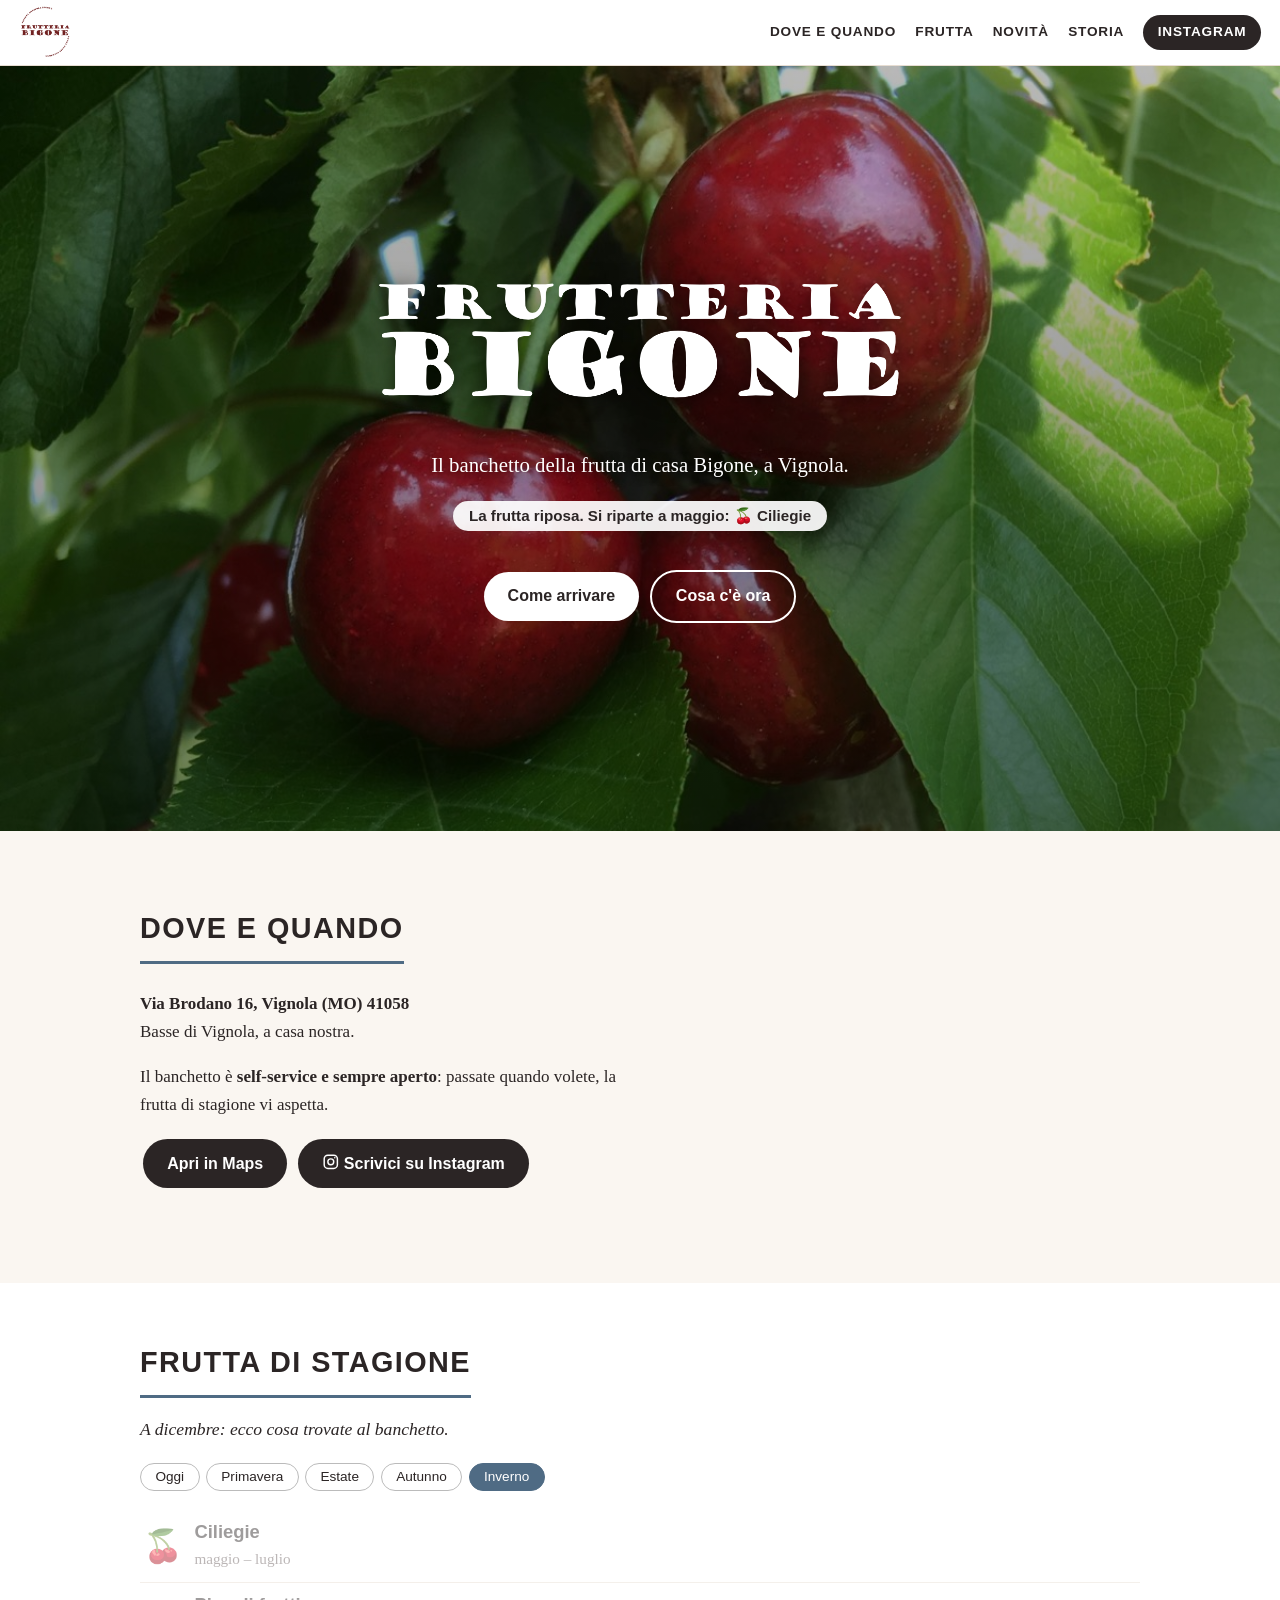
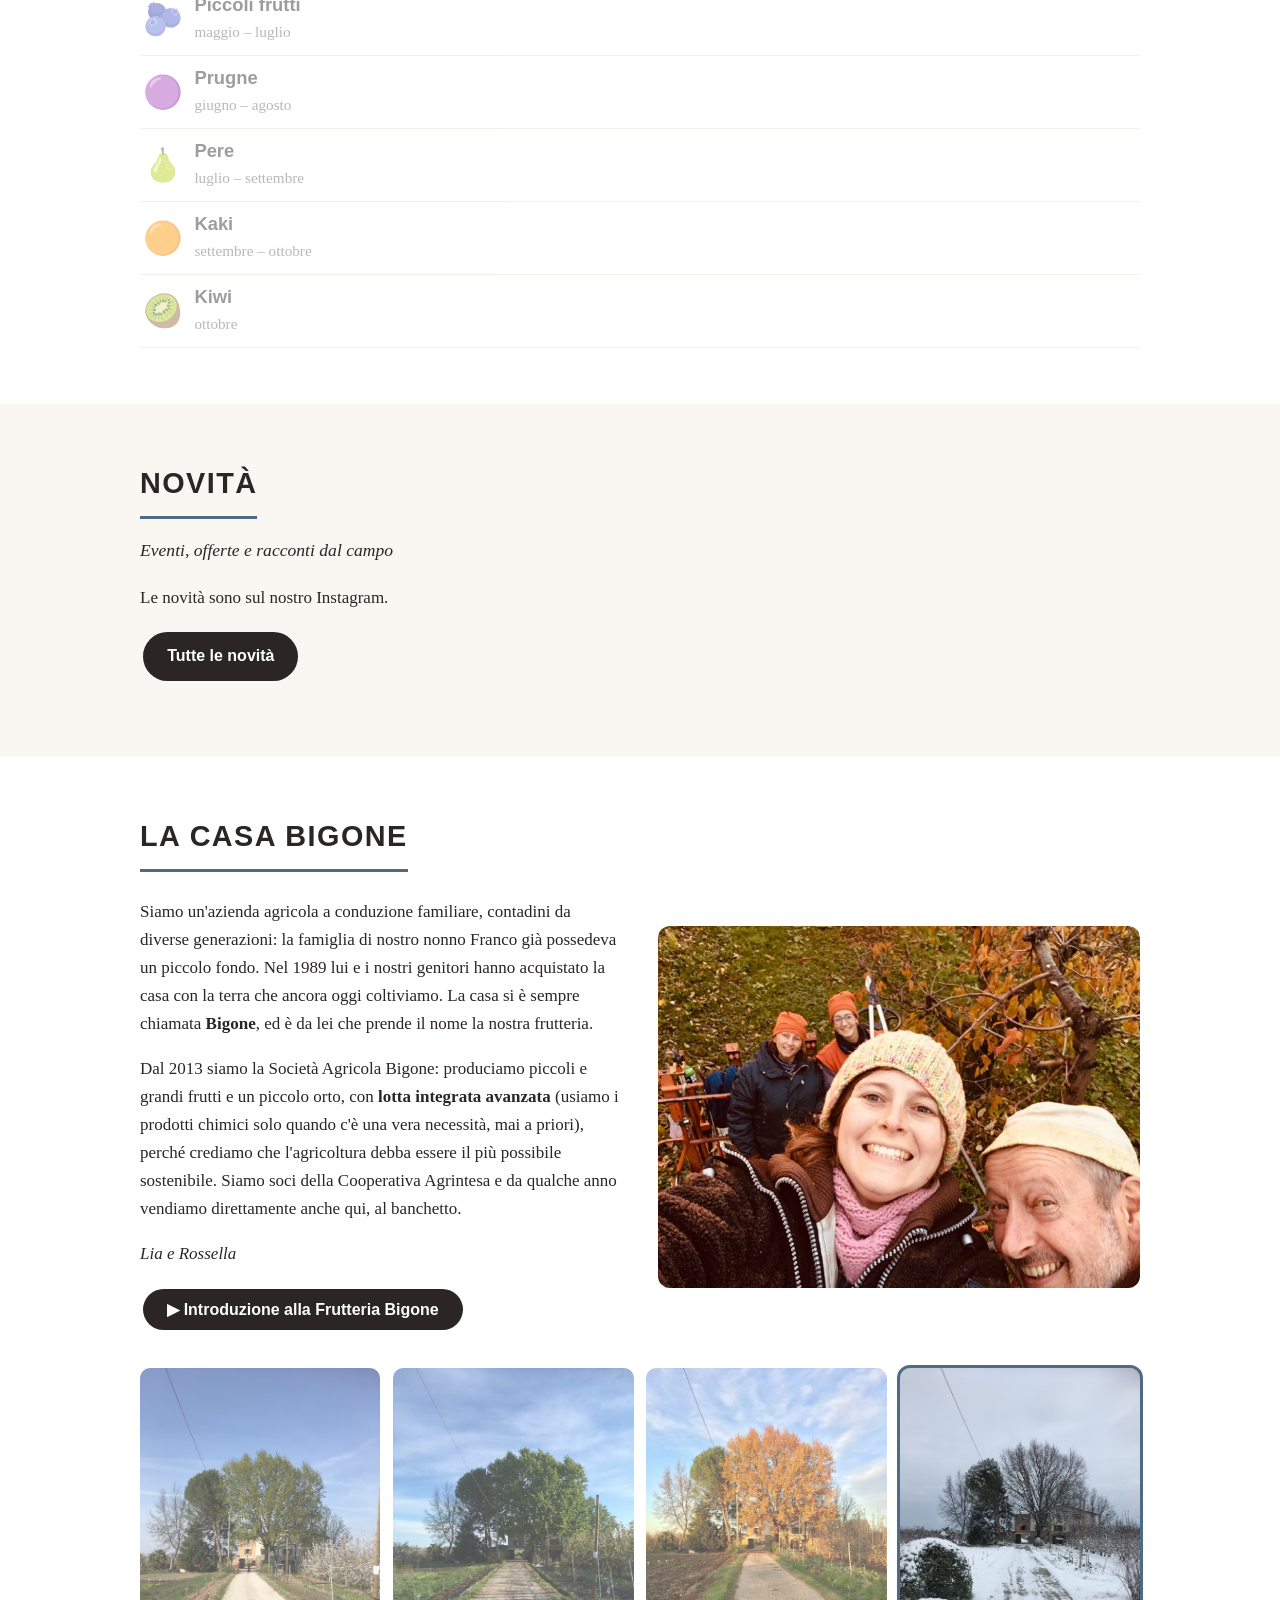
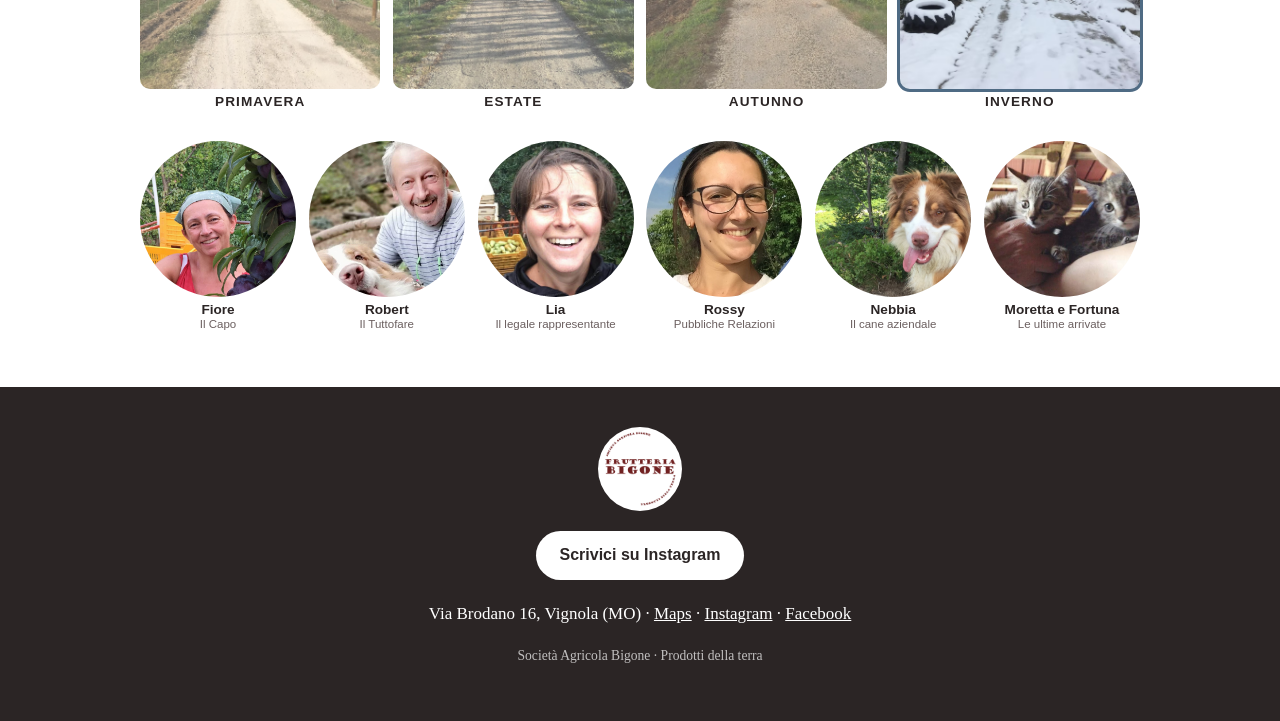
==== docs/index.html @ a673ff67 "Sposta il sito da site/ a docs/ per GitHub Pages Co-Authored-By: Claude Sonnet 5.5 <noreply@anthropi" ====
<!DOCTYPE html>
<html lang="it"><head><meta charset="utf-8"><meta name="viewport" content="width=device-width,initial-scale=1">
<title>Frutteria Bigone – Il banchetto della frutta, Vignola (MO)</title>
<meta name="description" content="Il banchetto della frutta di casa Bigone a Vignola (MO): self-service, sempre aperto. Scopri cosa c'è di stagione.">
<meta property="og:title" content="Frutteria Bigone – Il banchetto della frutta, Vignola">
<meta property="og:description" content="Self-service, sempre aperto.">
<meta property="og:image" content="img/ciliegie.jpg">
<link rel="icon" href="img/logo.png"><link rel="stylesheet" href="style.css"></head><body data-s="">

<header><a href="#home"><img src="img/logo.png" alt="Frutteria Bigone"></a>
<button id="bg" class="burger" type="button" aria-expanded="false" aria-controls="mn">☰ Menu</button>
<nav id="mn"><a href="#dove">Dove e quando</a><a href="#frutta">Frutta</a><a href="#novita">Novità</a><a href="#storia">Storia</a>
<a class="ig" href="https://ig.me/m/_frutteria_bigone">Instagram</a></nav></header>

<div class="hero" id="home"><div>
<h1><img src="img/titolo.png" alt="Frutteria Bigone"></h1>
<p class="tag">Il banchetto della frutta di casa Bigone, a Vignola.</p>
<p class="chip" id="ora"></p>
<p><a class="btn" href="https://maps.app.goo.gl/VXBxzUMq6dUhdws88" target="_blank" rel="noopener">Come arrivare</a> <a class="btn ghost" href="#frutta">Cosa c'è ora</a></p>
</div></div>

<section id="dove"><div class="w two"><div><h2>Dove e quando</h2>
<p><strong>Via Brodano 16, Vignola (MO) 41058</strong><br>Basse di Vignola, a casa nostra.</p>
<p>Il banchetto è <strong>self-service e sempre aperto</strong>: passate quando volete, la frutta di stagione vi aspetta.</p>
<p><a class="btn dark" href="https://maps.app.goo.gl/VXBxzUMq6dUhdws88" target="_blank" rel="noopener">Apri in Maps</a>
<a class="btn dark" href="https://ig.me/m/_frutteria_bigone"><svg class="i" viewBox="0 0 24 24" fill="none" stroke="currentColor" stroke-width="2"><rect x="3" y="3" width="18" height="18" rx="5"/><circle cx="12" cy="12" r="4"/><circle cx="17.5" cy="6.5" r="1" fill="currentColor" stroke="none"/></svg> Scrivici su Instagram</a></p></div>
<iframe class="map" title="Mappa: Frutteria Bigone" src="https://www.google.com/maps/embed?pb=!1m18!1m12!1m3!1d1423.0372583789176!2d11.025185945314687!3d44.493139912635996!2m3!1f0!2f0!3f0!3m2!1i1024!2i768!4f13.1!3m3!1m2!1s0x477fdf756a911983%3A0x1f0b673e33c49472!2sFrutteria%20Bigone!5e0!3m2!1sen!2sit!4v1794385668316!5m2!1sen!2sit" style="border:0" allowfullscreen loading="lazy" referrerpolicy="strict-origin-when-cross-origin"></iframe>
</div></section>

<section id="frutta"><div class="w"><h2>Frutta di stagione</h2>
<p class="sub" id="sn"></p>
<div class="seasons" role="group" aria-label="Scegli la stagione"><button id="oggi" type="button">Oggi</button><button data-s="primavera">Primavera</button><button data-s="estate">Estate</button><button data-s="autunno">Autunno</button><button data-s="inverno">Inverno</button></div>
<ul class="list" id="frutti"></ul>
<div id="orto" hidden><h3>Dall'orto</h3><ul class="list small" id="verdure"></ul></div>
</div></section>

<section id="novita"><span id="blog"></span><div class="w"><h2>Novità</h2><p class="sub">Eventi, offerte e racconti dal campo</p>
<div id="posts"></div><p><a class="btn dark" href="novita/">Tutte le novità</a></p></div></section>

<section id="storia"><div class="w"><h2>La casa Bigone</h2>
<div class="two"><div>
<p>Siamo un'azienda agricola a conduzione familiare, contadini da diverse generazioni: la famiglia di nostro nonno Franco già possedeva un piccolo fondo. Nel 1989 lui e i nostri genitori hanno acquistato la casa con la terra che ancora oggi coltiviamo. La casa si è sempre chiamata <strong>Bigone</strong>, ed è da lei che prende il nome la nostra frutteria.</p>
<p>Dal 2013 siamo la Società Agricola Bigone: produciamo piccoli e grandi frutti e un piccolo orto, con <strong>lotta integrata avanzata</strong> (usiamo i prodotti chimici solo quando c'è una vera necessità, mai a priori), perché crediamo che l'agricoltura debba essere il più possibile sostenibile. Siamo soci della Cooperativa Agrintesa e da qualche anno vendiamo direttamente anche qui, al banchetto.</p>
<p><em>Lia e Rossella</em></p>
<button class="btn dark" id="play" type="button">▶ Introduzione alla Frutteria Bigone</button></div>
<img src="img/noi.jpg" alt="Noi della Frutteria Bigone durante la raccolta" loading="lazy"></div>

<div class="stag" aria-label="La casa nelle quattro stagioni">
<figure data-s="primavera"><img src="img/seasons/spring.jpg" alt="La casa in primavera" loading="lazy"><figcaption>Primavera</figcaption></figure>
<figure data-s="estate"><img src="img/seasons/summer.jpg" alt="La casa in estate" loading="lazy"><figcaption>Estate</figcaption></figure>
<figure data-s="autunno"><img src="img/seasons/fall.jpg" alt="La casa in autunno" loading="lazy"><figcaption>Autunno</figcaption></figure>
<figure data-s="inverno"><img src="img/seasons/winter.jpg" alt="La casa in inverno" loading="lazy"><figcaption>Inverno</figcaption></figure></div>

<div class="team">
<figure><img src="img/fiore.jpg" alt="Fiore" loading="lazy"><figcaption>Fiore<small>Il Capo</small></figcaption></figure>
<figure><img src="img/robert.jpg" alt="Robert" loading="lazy"><figcaption>Robert<small>Il Tuttofare</small></figcaption></figure>
<figure><img src="img/lia.jpg" alt="Lia" loading="lazy"><figcaption>Lia<small>Il legale rappresentante</small></figcaption></figure>
<figure><img src="img/rossy.jpg" alt="Rossy" loading="lazy"><figcaption>Rossy<small>Pubbliche Relazioni</small></figcaption></figure>
<figure><img src="img/nebbia.jpg" alt="Nebbia" loading="lazy"><figcaption>Nebbia<small>Il cane aziendale</small></figcaption></figure>
<figure><img src="img/gattini.jpg" alt="Moretta e Fortuna" loading="lazy"><figcaption>Moretta e Fortuna<small>Le ultime arrivate</small></figcaption></figure></div>
</div></section>

<dialog id="vd"><button class="x" type="button" aria-label="Chiudi">×</button><h3>Introduzione alla Frutteria Bigone</h3><video id="vid" controls preload="none" playsinline poster="media/poster.jpg"></video></dialog>

<footer><img src="img/logo.png" alt="" class="flogo">
<p><a class="btn" href="https://ig.me/m/_frutteria_bigone">Scrivici su Instagram</a></p>
<p>Via Brodano 16, Vignola (MO) · <a href="https://maps.app.goo.gl/VXBxzUMq6dUhdws88" target="_blank" rel="noopener">Maps</a> · <a href="https://www.instagram.com/_frutteria_bigone/">Instagram</a> · <a href="https://www.facebook.com/frutteriabigone/">Facebook</a></p>
<p class="note">Società Agricola Bigone · Prodotti della terra</p></footer>

<script src="sheet.js"></script>
<script>
const $=q=>document.querySelector(q),B=document.body,H=$('header');
// Fallback se il foglio non è raggiungibile. Colonne: nome, inizio, fine, emoji.
let FRUTTA=[['Ciliegie',5,7,'🍒'],['Piccoli frutti',5,7,'🫐'],['Prugne',6,8,'🟣'],['Pere',7,9,'🍐'],['Kaki',9,10,'🟠'],['Kiwi',10,10,'🥝']],ORTO=[];
let months=[mese()],label=NOMI[mese()-1];
const quando=(a,f)=>a==1&&f==12?"tutto l'anno":a==f?NOMI[a-1]:`${NOMI[a-1]} – ${NOMI[f-1]}`;
const fatti=(rows)=>rows.map(r=>[(r[0]||'').trim(),+r[1],+r[2],(r[3]||'').trim()||'●']).filter(r=>r[0]&&r[1]>=1&&r[1]<=12&&r[2]>=1&&r[2]<=12);
function lista(ul,rows){ul.replaceChildren(...rows.map(r=>({r,on:months.some(m=>inRange(m,r[1],r[2]))})).sort((a,b)=>b.on-a.on).map(({r,on})=>{
 const li=document.createElement('li'),e=document.createElement('span'),n=document.createElement('b'),q=document.createElement('small');
 e.className='em'+(r[3]=='●'?' none':'');e.textContent=r[3];n.textContent=r[0];q.textContent=quando(r[1],r[2]);li.append(e,n,q);
 if(on){const t=document.createElement('i');t.textContent=months.length>1?'In stagione':'Ora';li.append(t)}else li.className='off';return li}))}
function mostra(){lista($('#frutti'),FRUTTA);lista($('#verdure'),ORTO);$('#orto').hidden=!ORTO.length;
 $('#sn').textContent=(label==NOMI[mese()-1]?'A ':'In ')+label+(label==NOMI[mese()-1]?': ecco cosa trovate al banchetto.':': ecco cosa trovate in questa stagione.');
 // Chip nel hero: sempre riferito a oggi
 const ora=FRUTTA.filter(r=>inRange(mese(),r[1],r[2]));
 if(ora.length)$('#ora').textContent='Ora al banchetto: '+ora.map(r=>r[3]+' '+r[0]).join(' · ');
 else{const p=FRUTTA.map(r=>[(r[1]-mese()+12)%12,r]).sort((a,b)=>a[0]-b[0])[0];
  $('#ora').textContent=p?`La frutta riposa. Si riparte a ${NOMI[p[1][1]-1]}: ${p[1][3]} ${p[1][0]}`:''}}
function stag(s,click){B.dataset.s=s;document.querySelectorAll('.seasons button').forEach(e=>e.classList.toggle('on',e.dataset.s==s&&click));
 document.querySelectorAll('.stag figure').forEach(e=>e.classList.toggle('on',e.dataset.s==s));
 months=click?MESI[s]:[mese()];label=click?s:NOMI[mese()-1];mostra()}
document.querySelectorAll('.seasons button[data-s]').forEach(b=>b.onclick=()=>stag(b.dataset.s,true));
$('#oggi').onclick=()=>stag(stagione());
stag(stagione());

tab('Frutta').then(rows=>{const f=fatti(rows.slice(1));if(f.length){FRUTTA=f;mostra()}
 // Se manca il tab Orto Google restituisce il primo tab: lo ignoro se è identico a Frutta.
 return tab('Orto').then(o=>{if(JSON.stringify(o)!=JSON.stringify(rows)){ORTO=fatti(o.slice(1));mostra()}})}).catch(()=>{});
tab('Blog').then(rows=>posts($('#posts'),rows,3,false)).catch(()=>{$('#posts').innerHTML='<p>Le novità sono sul nostro Instagram.</p>'});

H.querySelectorAll('nav a').forEach(a=>a.addEventListener('click',()=>{H.classList.remove('open');$('#bg').setAttribute('aria-expanded',false)}));
$('#bg').onclick=()=>$('#bg').setAttribute('aria-expanded',H.classList.toggle('open'));
const d=$('#vd'),v=$('#vid');
$('#play').onclick=()=>{if(!v.src)v.src='media/presentazione.mp4';d.showModal()};
const stop=()=>{v.pause();d.close()};$('#vd .x').onclick=stop;d.onclick=e=>{if(e.target==d)stop()};d.onclose=()=>v.pause();
</script></body></html>
---- docs/style.css ----
:root{--ink:#2b2525;--acc:#5e8f4a;--cream:#faf6f1;--line:#e7ddd2}
body[data-s=primavera]{--acc:#5e8f4a}body[data-s=estate]{--acc:#b8861b}
body[data-s=autunno]{--acc:#b4581f}body[data-s=inverno]{--acc:#4f6b84}
*{box-sizing:border-box}html{scroll-behavior:smooth;scroll-padding-top:70px}
body{margin:0;font:17px/1.65 Georgia,'Times New Roman',serif;color:var(--ink);background:var(--cream)}
h1,h2,h3,nav,button,.btn,summary{font-family:'Helvetica Neue',Arial,sans-serif}
h1{margin:0}h2{font-size:1.8rem;margin:0 0 .3em;letter-spacing:.05em;text-transform:uppercase;padding-bottom:.3em;border-bottom:3px solid var(--acc);display:inline-block}
h3{margin:1.5rem 0 .4rem;color:var(--ink)}a{color:var(--ink)}img{max-width:100%;display:block}

header{position:sticky;top:0;z-index:9;background:#fff;border-bottom:1px solid var(--line);display:flex;align-items:center;justify-content:space-between;flex-wrap:wrap;gap:.5rem 1rem;padding:.4rem 1.2rem}
header>a img{height:52px}
nav{display:flex;align-items:center;gap:1.2rem;flex-wrap:wrap}
nav a{text-decoration:none;font-weight:600;font-size:.85rem;text-transform:uppercase;letter-spacing:.06em}
nav a:hover{color:var(--acc)}nav a.ig{background:var(--ink);color:#fff;padding:.4rem .9rem;border-radius:2rem}
.burger{display:none;border:1px solid #bbb;background:#fff;border-radius:2rem;padding:.4rem .9rem;font-size:.95rem;cursor:pointer;color:var(--ink)}

.hero{min-height:85vh;display:grid;place-items:center;text-align:center;color:#fff;padding:2.5rem 1.2rem;text-shadow:0 2px 12px rgba(0,0,0,.55);
background:linear-gradient(rgba(0,0,0,.28),rgba(0,0,0,.5)),url(img/ciliegie.jpg) center 40%/cover}
.hero h1 img{width:min(560px,86vw);margin:auto;filter:brightness(0) invert(1) drop-shadow(0 2px 10px rgba(0,0,0,.55))}
.tag{font-size:1.3rem;margin:1rem 0}
.chip{display:inline-block;background:rgba(255,255,255,.92);color:var(--ink);text-shadow:none;border-radius:2rem;padding:.35rem 1rem;font:600 .95rem 'Helvetica Neue',Arial,sans-serif;margin:.2rem 0 1.2rem}.chip:empty{display:none}
.btn{display:inline-block;background:#fff;color:var(--ink);border:0;padding:.7rem 1.5rem;border-radius:2rem;text-decoration:none;font-weight:700;font-size:1rem;cursor:pointer;text-shadow:none;margin:.2rem}
.btn:hover{background:var(--acc);color:#fff}.btn.ghost{background:transparent;color:#fff;border:2px solid #fff}.btn.ghost:hover{background:#fff;color:var(--ink)}
.btn.dark{background:var(--ink);color:#fff}.btn.dark:hover{background:var(--acc)}
.i{width:1.1em;height:1.1em;display:inline;vertical-align:-.15em}

section{padding:3.5rem 1.2rem}section:nth-of-type(even){background:#fff}
.w{max-width:1000px;margin:auto}.sub{font-size:1.1rem;font-style:italic;margin:.5rem 0 1.2rem}
.two{display:grid;grid-template-columns:1fr 1fr;gap:2.2rem;align-items:center}
.two>img,.map{border-radius:12px;width:100%}.map{height:340px}

.seasons{display:flex;gap:.4rem;flex-wrap:wrap;margin-bottom:1.2rem}
.seasons button{border:1px solid #bbb;background:#fff;border-radius:2rem;padding:.35rem .9rem;font-size:.85rem;cursor:pointer;color:var(--ink)}
.seasons button.on{background:var(--acc);border-color:var(--acc);color:#fff}
.list{list-style:none;margin:0;padding:0}
.list li{display:grid;grid-template-columns:2.4rem 1fr auto;column-gap:.8rem;align-items:center;padding:.6rem .2rem;border-bottom:1px solid var(--line)}
.list .em{grid-row:1/3;font-size:2rem;text-align:center}.list b{grid-column:2;font:700 1.15rem 'Helvetica Neue',Arial,sans-serif;line-height:1.2}
.list small{grid-column:2;color:#6b5f5f;font-size:.95rem}.list i{grid-column:3;grid-row:1/3}
.list i{font:700 .7rem 'Helvetica Neue',Arial,sans-serif;text-transform:uppercase;letter-spacing:.06em;background:var(--acc);color:#fff;border-radius:1rem;padding:.2rem .6rem;font-style:normal}
.list li.off{opacity:.45}.list.small .em{font-size:1.3rem}.list.small b{font-size:1rem}

details{background:#fff;border-left:5px solid var(--acc);border-radius:8px;margin:.9rem 0;padding:.8rem 1.2rem;box-shadow:0 2px 8px rgba(0,0,0,.08)}
section:nth-of-type(even) details{background:var(--cream)}
summary{cursor:pointer;font-weight:700;font-size:1.05rem}summary small{color:#777;font-weight:400;margin-left:.6rem}
details[hidden]{display:none}.btn.more{display:block;margin:1rem auto 0;background:var(--acc);color:#fff}

.stag{display:grid;grid-template-columns:repeat(4,1fr);gap:.8rem;margin-top:2.2rem}
.stag figure,.team figure{margin:0;position:relative}.stag img{border-radius:10px;aspect-ratio:3/4;object-fit:cover;width:100%;opacity:.7;transition:opacity .3s}
.stag figure.on img{opacity:1;outline:3px solid var(--acc)}
.stag figcaption{text-align:center;font:600 .85rem 'Helvetica Neue',Arial,sans-serif;text-transform:uppercase;letter-spacing:.08em;margin-top:.3rem}
.team{display:grid;grid-template-columns:repeat(6,1fr);gap:.8rem;margin-top:2rem}
.team img{border-radius:50%;aspect-ratio:1;object-fit:cover;width:100%}
.team figcaption{text-align:center;font:600 .85rem 'Helvetica Neue',Arial,sans-serif;margin-top:.3rem}.team small{display:block;font-weight:400;color:#6b5f5f;font-size:.72rem;line-height:1.25}

dialog{border:0;border-radius:14px;padding:1rem;width:min(960px,94vw);background:#111;color:#fff}dialog::backdrop{background:rgba(0,0,0,.7)}
dialog h3{margin:0 2rem .6rem 0;color:#fff}dialog video{width:100%;max-height:75vh;background:#000;border-radius:8px}
dialog .x{position:absolute;top:.4rem;right:.7rem;background:none;border:0;color:#fff;font-size:2rem;cursor:pointer}

footer{background:var(--ink);color:#fff;padding:2.5rem 1.2rem;text-align:center}footer a{color:#fff}footer .btn{color:var(--ink)}footer .btn:hover{color:#fff}
.flogo{height:84px;margin:0 auto 1rem;background:#fff;border-radius:50%;padding:4px}.note{font-size:.85rem;opacity:.7}

@media(max-width:700px){
.two{grid-template-columns:1fr}section{padding:2.2rem 1rem}.map{height:280px}
header{padding:.4rem .8rem}header>a img{height:42px}.burger{display:block}
nav{display:none;width:100%;flex-direction:column;align-items:stretch;gap:0}header.open nav{display:flex}
nav a{padding:.65rem 0;border-bottom:1px solid var(--line)}nav a.ig{text-align:center;margin-top:.6rem;border:0}
nav.row{display:flex;width:auto;flex-direction:row;align-items:center;gap:.8rem}nav.row a,nav.row a.ig{padding:.4rem .9rem;margin:0;border:0}nav.row a:not(.ig){padding-left:0}
.hero{min-height:75vh}.tag{font-size:1.1rem}
.stag{grid-template-columns:repeat(2,1fr)}.team{grid-template-columns:repeat(3,1fr)}
}
.list .em.none{color:var(--acc);font-size:1rem}
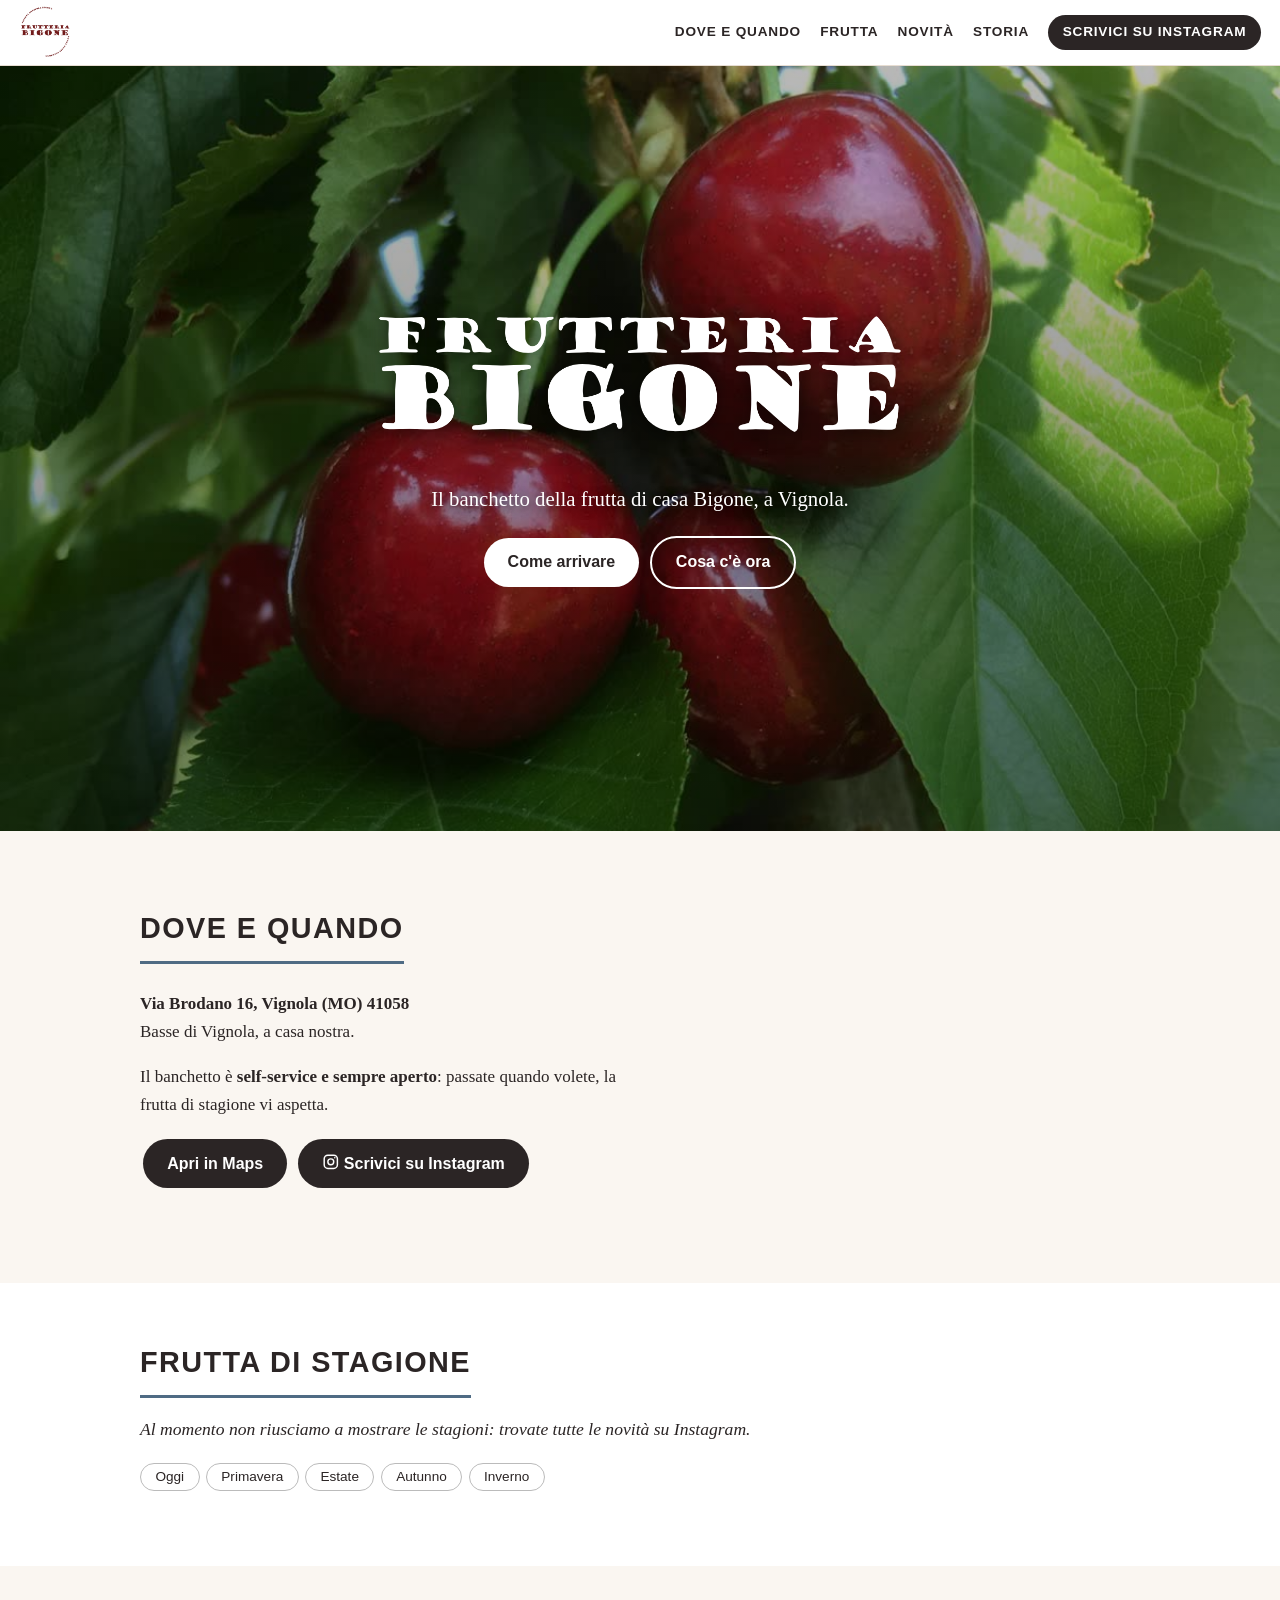
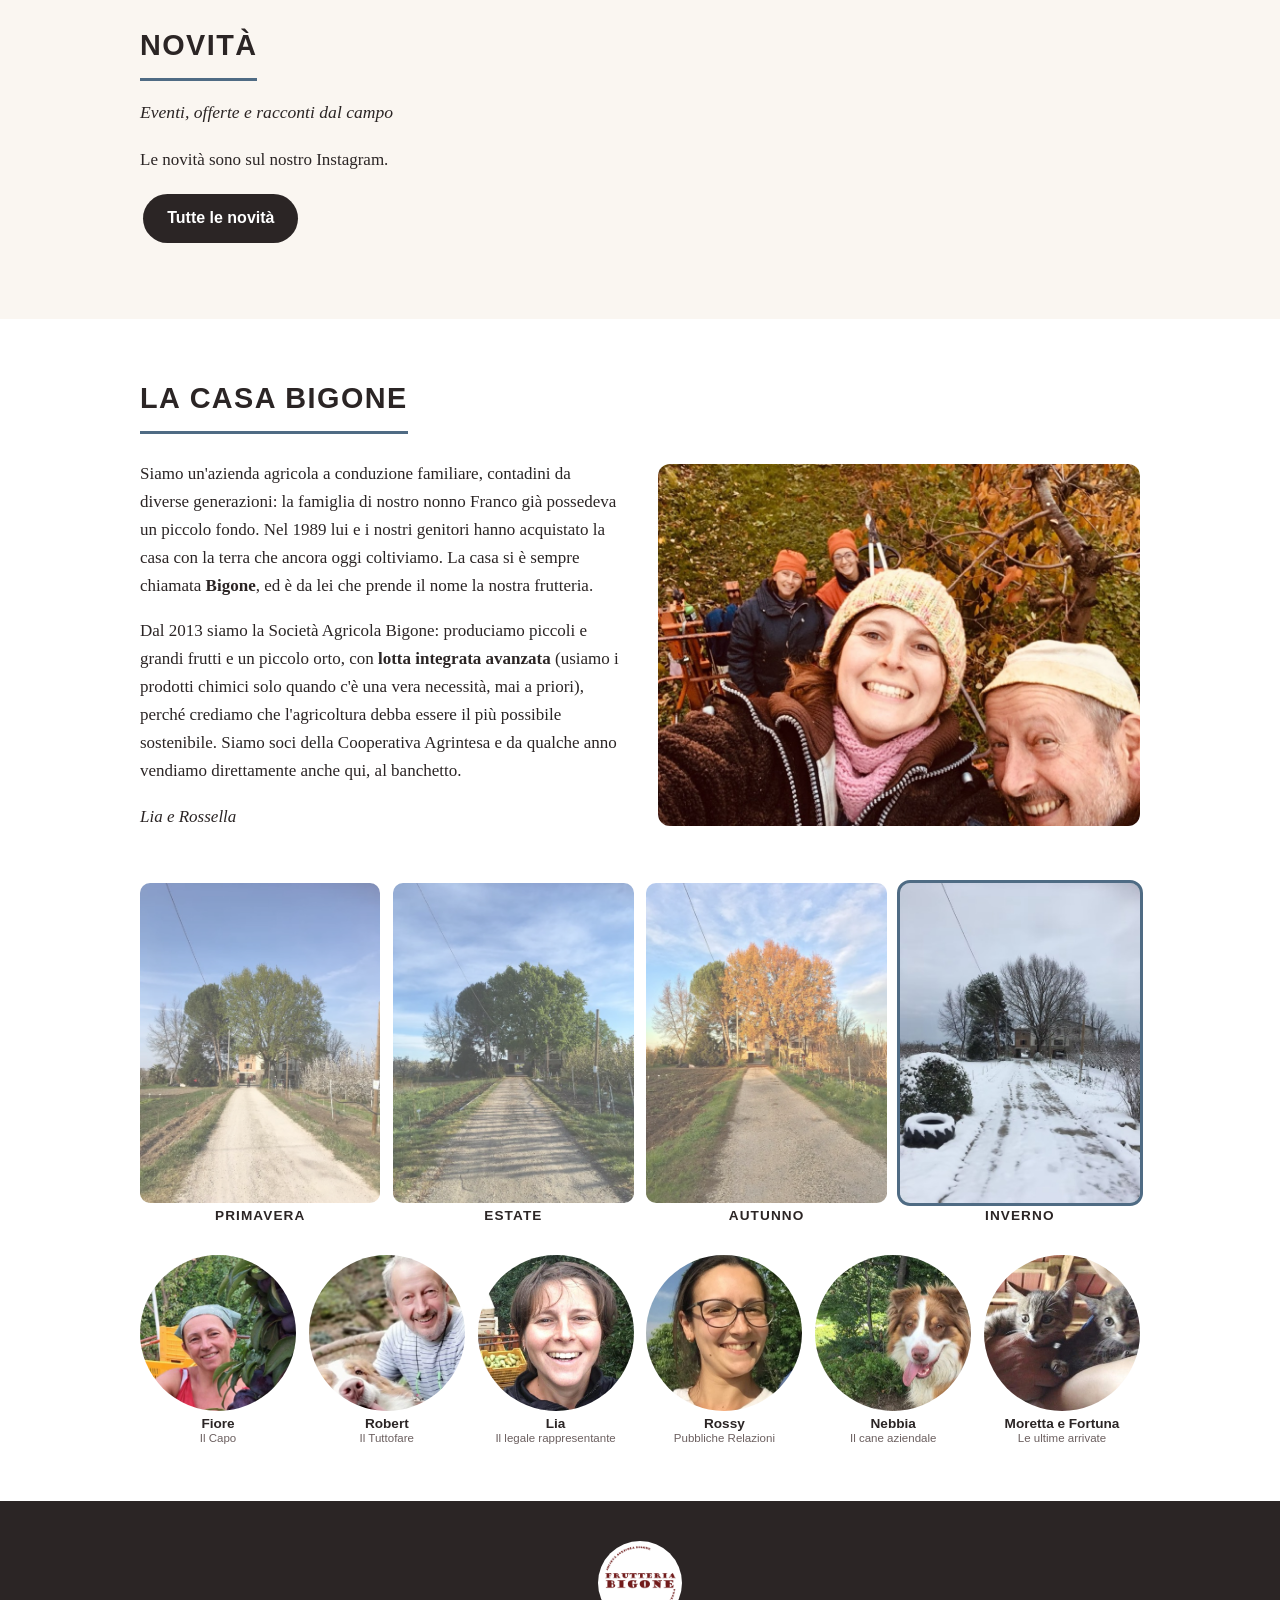
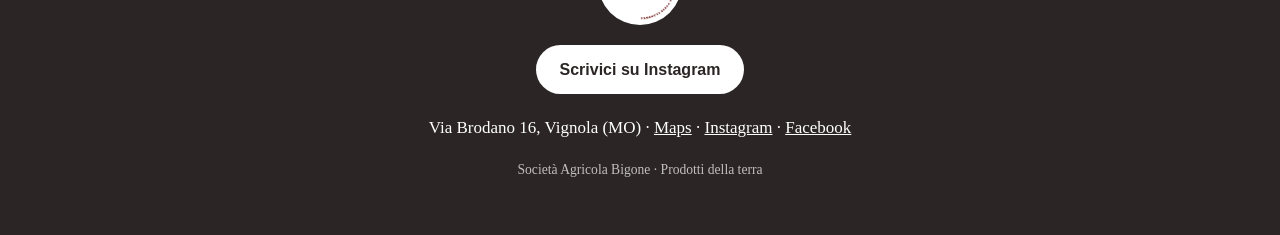
==== commit 8fd5a08f: "Pulizia pre-deploy: immagini leggere, contrasto, accessibilita, SEO base, todo.md Foto inutilizzate " ====
--- a/docs/index.html
+++ b/docs/index.html
@@ -4,13 +4,15 @@
 <meta name="description" content="Il banchetto della frutta di casa Bigone a Vignola (MO): self-service, sempre aperto. Scopri cosa c'è di stagione.">
 <meta property="og:title" content="Frutteria Bigone – Il banchetto della frutta, Vignola">
 <meta property="og:description" content="Self-service, sempre aperto.">
-<meta property="og:image" content="img/ciliegie.jpg">
-<link rel="icon" href="img/logo.png"><link rel="stylesheet" href="style.css"></head><body data-s="">
+<meta property="og:type" content="website"><meta property="og:url" content="https://jeynessuno.github.io/sitonuovobigone/">
+<meta property="og:image" content="https://jeynessuno.github.io/sitonuovobigone/img/og.jpg">
+<link rel="canonical" href="https://jeynessuno.github.io/sitonuovobigone/">
+<link rel="icon" href="img/favicon.png"><link rel="apple-touch-icon" href="img/apple-touch-icon.png"><link rel="stylesheet" href="style.css"></head><body data-s="">
 
 <header><a href="#home"><img src="img/logo.png" alt="Frutteria Bigone"></a>
 <button id="bg" class="burger" type="button" aria-expanded="false" aria-controls="mn">☰ Menu</button>
-<nav id="mn"><a href="#dove">Dove e quando</a><a href="#frutta">Frutta</a><a href="#novita">Novità</a><a href="#storia">Storia</a>
-<a class="ig" href="https://ig.me/m/_frutteria_bigone">Instagram</a></nav></header>
+<nav id="mn" aria-label="Menu principale"><a href="#dove">Dove e quando</a><a href="#frutta">Frutta</a><a href="#novita">Novità</a><a href="#storia">Storia</a>
+<a class="ig" href="https://ig.me/m/_frutteria_bigone">Scrivici su Instagram</a></nav></header>
 
 <div class="hero" id="home"><div>
 <h1><img src="img/titolo.png" alt="Frutteria Bigone"></h1>
@@ -28,7 +30,7 @@
 </div></section>
 
 <section id="frutta"><div class="w"><h2>Frutta di stagione</h2>
-<p class="sub" id="sn"></p>
+<p class="sub" id="sn" aria-live="polite">Ciliegie, prugne, pere, kaki, kiwi e piccoli frutti: ecco cosa trovate al banchetto, a seconda della stagione.</p>
 <div class="seasons" role="group" aria-label="Scegli la stagione"><button id="oggi" type="button">Oggi</button><button data-s="primavera">Primavera</button><button data-s="estate">Estate</button><button data-s="autunno">Autunno</button><button data-s="inverno">Inverno</button></div>
 <ul class="list" id="frutti"></ul>
 <div id="orto" hidden><h3>Dall'orto</h3><ul class="list small" id="verdure"></ul></div>
@@ -42,7 +44,8 @@
 <p>Siamo un'azienda agricola a conduzione familiare, contadini da diverse generazioni: la famiglia di nostro nonno Franco già possedeva un piccolo fondo. Nel 1989 lui e i nostri genitori hanno acquistato la casa con la terra che ancora oggi coltiviamo. La casa si è sempre chiamata <strong>Bigone</strong>, ed è da lei che prende il nome la nostra frutteria.</p>
 <p>Dal 2013 siamo la Società Agricola Bigone: produciamo piccoli e grandi frutti e un piccolo orto, con <strong>lotta integrata avanzata</strong> (usiamo i prodotti chimici solo quando c'è una vera necessità, mai a priori), perché crediamo che l'agricoltura debba essere il più possibile sostenibile. Siamo soci della Cooperativa Agrintesa e da qualche anno vendiamo direttamente anche qui, al banchetto.</p>
 <p><em>Lia e Rossella</em></p>
-<button class="btn dark" id="play" type="button">▶ Introduzione alla Frutteria Bigone</button></div>
+<!-- Nascosto finché non c'è il video su YouTube (vedi todo.md): togliere "hidden" -->
+<button class="btn dark" id="play" type="button" hidden>▶ Introduzione alla Frutteria Bigone</button></div>
 <img src="img/noi.jpg" alt="Noi della Frutteria Bigone durante la raccolta" loading="lazy"></div>
 
 <div class="stag" aria-label="La casa nelle quattro stagioni">
@@ -70,23 +73,22 @@
 <script src="sheet.js"></script>
 <script>
 const $=q=>document.querySelector(q),B=document.body,H=$('header');
-// Fallback se il foglio non è raggiungibile. Colonne: nome, inizio, fine, emoji.
-let FRUTTA=[['Ciliegie',5,7,'🍒'],['Piccoli frutti',5,7,'🫐'],['Prugne',6,8,'🟣'],['Pere',7,9,'🍐'],['Kaki',9,10,'🟠'],['Kiwi',10,10,'🥝']],ORTO=[];
+let FRUTTA=[],ORTO=[]; // niente dati di riserva: meglio un avviso che stagioni vecchie
 let months=[mese()],label=NOMI[mese()-1];
 const quando=(a,f)=>a==1&&f==12?"tutto l'anno":a==f?NOMI[a-1]:`${NOMI[a-1]} – ${NOMI[f-1]}`;
 const fatti=(rows)=>rows.map(r=>[(r[0]||'').trim(),+r[1],+r[2],(r[3]||'').trim()||'●']).filter(r=>r[0]&&r[1]>=1&&r[1]<=12&&r[2]>=1&&r[2]<=12);
 function lista(ul,rows){ul.replaceChildren(...rows.map(r=>({r,on:months.some(m=>inRange(m,r[1],r[2]))})).sort((a,b)=>b.on-a.on).map(({r,on})=>{
  const li=document.createElement('li'),e=document.createElement('span'),n=document.createElement('b'),q=document.createElement('small');
  e.className='em'+(r[3]=='●'?' none':'');e.textContent=r[3];n.textContent=r[0];q.textContent=quando(r[1],r[2]);li.append(e,n,q);
- if(on){const t=document.createElement('i');t.textContent=months.length>1?'In stagione':'Ora';li.append(t)}else li.className='off';return li}))}
+ if(on){const t=document.createElement('i');t.textContent=months.length>1?'In stagione':'Ora';li.append(t)}else{li.className='off';const s=document.createElement('span');s.className='sr';s.textContent='non di stagione';li.append(s)}return li}))}
 function mostra(){lista($('#frutti'),FRUTTA);lista($('#verdure'),ORTO);$('#orto').hidden=!ORTO.length;
- $('#sn').textContent=(label==NOMI[mese()-1]?'A ':'In ')+label+(label==NOMI[mese()-1]?': ecco cosa trovate al banchetto.':': ecco cosa trovate in questa stagione.');
+ if(FRUTTA.length)$('#sn').textContent=(label==NOMI[mese()-1]?'A ':'In ')+label+(label==NOMI[mese()-1]?': ecco cosa trovate al banchetto.':': ecco cosa trovate in questa stagione.');
  // Chip nel hero: sempre riferito a oggi
  const ora=FRUTTA.filter(r=>inRange(mese(),r[1],r[2]));
  if(ora.length)$('#ora').textContent='Ora al banchetto: '+ora.map(r=>r[3]+' '+r[0]).join(' · ');
  else{const p=FRUTTA.map(r=>[(r[1]-mese()+12)%12,r]).sort((a,b)=>a[0]-b[0])[0];
   $('#ora').textContent=p?`La frutta riposa. Si riparte a ${NOMI[p[1][1]-1]}: ${p[1][3]} ${p[1][0]}`:''}}
-function stag(s,click){B.dataset.s=s;document.querySelectorAll('.seasons button').forEach(e=>e.classList.toggle('on',e.dataset.s==s&&click));
+function stag(s,click){B.dataset.s=s;document.querySelectorAll('.seasons button').forEach(e=>{const on=click?e.dataset.s==s:e.id=='oggi';e.classList.toggle('on',on&&e.dataset.s==s&&click);e.setAttribute('aria-pressed',on)});
  document.querySelectorAll('.stag figure').forEach(e=>e.classList.toggle('on',e.dataset.s==s));
  months=click?MESI[s]:[mese()];label=click?s:NOMI[mese()-1];mostra()}
 document.querySelectorAll('.seasons button[data-s]').forEach(b=>b.onclick=()=>stag(b.dataset.s,true));
@@ -95,7 +97,7 @@
 
 tab('Frutta').then(rows=>{const f=fatti(rows.slice(1));if(f.length){FRUTTA=f;mostra()}
  // Se manca il tab Orto Google restituisce il primo tab: lo ignoro se è identico a Frutta.
- return tab('Orto').then(o=>{if(JSON.stringify(o)!=JSON.stringify(rows)){ORTO=fatti(o.slice(1));mostra()}})}).catch(()=>{});
+ return tab('Orto').then(o=>{if(JSON.stringify(o)!=JSON.stringify(rows)){ORTO=fatti(o.slice(1));mostra()}})}).catch(()=>{if(!FRUTTA.length)$('#sn').textContent='Al momento non riusciamo a mostrare le stagioni: trovate tutte le novità su Instagram.'});
 tab('Blog').then(rows=>posts($('#posts'),rows,3,false)).catch(()=>{$('#posts').innerHTML='<p>Le novità sono sul nostro Instagram.</p>'});
 
 H.querySelectorAll('nav a').forEach(a=>a.addEventListener('click',()=>{H.classList.remove('open');$('#bg').setAttribute('aria-expanded',false)}));
--- a/docs/style.css
+++ b/docs/style.css
@@ -1,5 +1,5 @@
-:root{--ink:#2b2525;--acc:#5e8f4a;--cream:#faf6f1;--line:#e7ddd2}
-body[data-s=primavera]{--acc:#5e8f4a}body[data-s=estate]{--acc:#b8861b}
+:root{--ink:#2b2525;--acc:#4a7a38;--cream:#faf6f1;--line:#e7ddd2}
+body[data-s=primavera]{--acc:#4a7a38}body[data-s=estate]{--acc:#8f6a0f}
 body[data-s=autunno]{--acc:#b4581f}body[data-s=inverno]{--acc:#4f6b84}
 *{box-sizing:border-box}html{scroll-behavior:smooth;scroll-padding-top:70px}
 body{margin:0;font:17px/1.65 Georgia,'Times New Roman',serif;color:var(--ink);background:var(--cream)}
@@ -14,7 +14,7 @@
 nav a:hover{color:var(--acc)}nav a.ig{background:var(--ink);color:#fff;padding:.4rem .9rem;border-radius:2rem}
 .burger{display:none;border:1px solid #bbb;background:#fff;border-radius:2rem;padding:.4rem .9rem;font-size:.95rem;cursor:pointer;color:var(--ink)}
 
-.hero{min-height:85vh;display:grid;place-items:center;text-align:center;color:#fff;padding:2.5rem 1.2rem;text-shadow:0 2px 12px rgba(0,0,0,.55);
+.hero{min-height:85vh;min-height:85svh;display:grid;place-items:center;text-align:center;color:#fff;padding:2.5rem 1.2rem;text-shadow:0 2px 12px rgba(0,0,0,.55);
 background:linear-gradient(rgba(0,0,0,.28),rgba(0,0,0,.5)),url(img/ciliegie.jpg) center 40%/cover}
 .hero h1 img{width:min(560px,86vw);margin:auto;filter:brightness(0) invert(1) drop-shadow(0 2px 10px rgba(0,0,0,.55))}
 .tag{font-size:1.3rem;margin:1rem 0}
@@ -37,7 +37,7 @@
 .list .em{grid-row:1/3;font-size:2rem;text-align:center}.list b{grid-column:2;font:700 1.15rem 'Helvetica Neue',Arial,sans-serif;line-height:1.2}
 .list small{grid-column:2;color:#6b5f5f;font-size:.95rem}.list i{grid-column:3;grid-row:1/3}
 .list i{font:700 .7rem 'Helvetica Neue',Arial,sans-serif;text-transform:uppercase;letter-spacing:.06em;background:var(--acc);color:#fff;border-radius:1rem;padding:.2rem .6rem;font-style:normal}
-.list li.off{opacity:.45}.list.small .em{font-size:1.3rem}.list.small b{font-size:1rem}
+.list li.off b,.list li.off small{color:#767070}.list li.off .em{opacity:.5}.list.small .em{font-size:1.3rem}.list.small b{font-size:1rem}
 
 details{background:#fff;border-left:5px solid var(--acc);border-radius:8px;margin:.9rem 0;padding:.8rem 1.2rem;box-shadow:0 2px 8px rgba(0,0,0,.08)}
 section:nth-of-type(even) details{background:var(--cream)}
@@ -65,7 +65,9 @@
 nav{display:none;width:100%;flex-direction:column;align-items:stretch;gap:0}header.open nav{display:flex}
 nav a{padding:.65rem 0;border-bottom:1px solid var(--line)}nav a.ig{text-align:center;margin-top:.6rem;border:0}
 nav.row{display:flex;width:auto;flex-direction:row;align-items:center;gap:.8rem}nav.row a,nav.row a.ig{padding:.4rem .9rem;margin:0;border:0}nav.row a:not(.ig){padding-left:0}
-.hero{min-height:75vh}.tag{font-size:1.1rem}
+.hero{min-height:75vh;min-height:75svh}.tag{font-size:1.1rem}
 .stag{grid-template-columns:repeat(2,1fr)}.team{grid-template-columns:repeat(3,1fr)}
 }
 .list .em.none{color:var(--acc);font-size:1rem}
+.sr{position:absolute;width:1px;height:1px;overflow:hidden;clip:rect(0 0 0 0);white-space:nowrap}
+[hidden]{display:none!important}
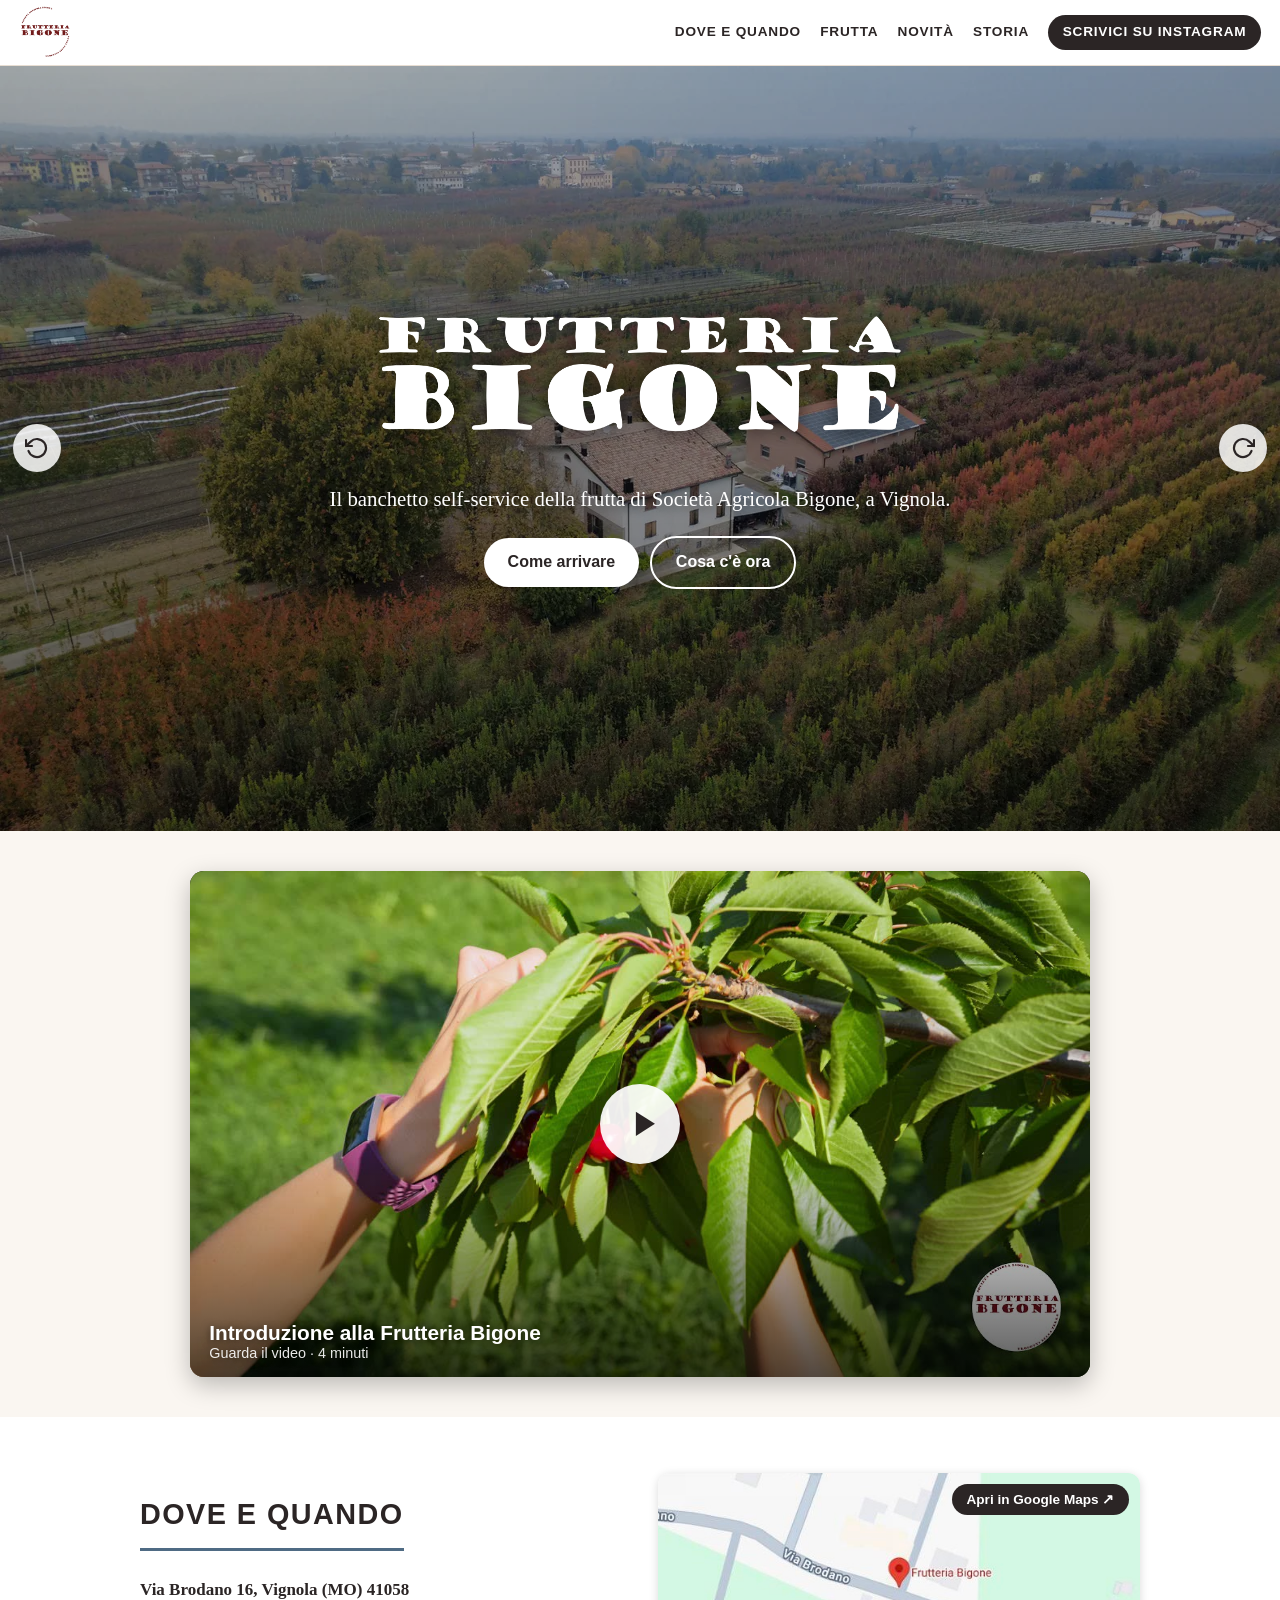
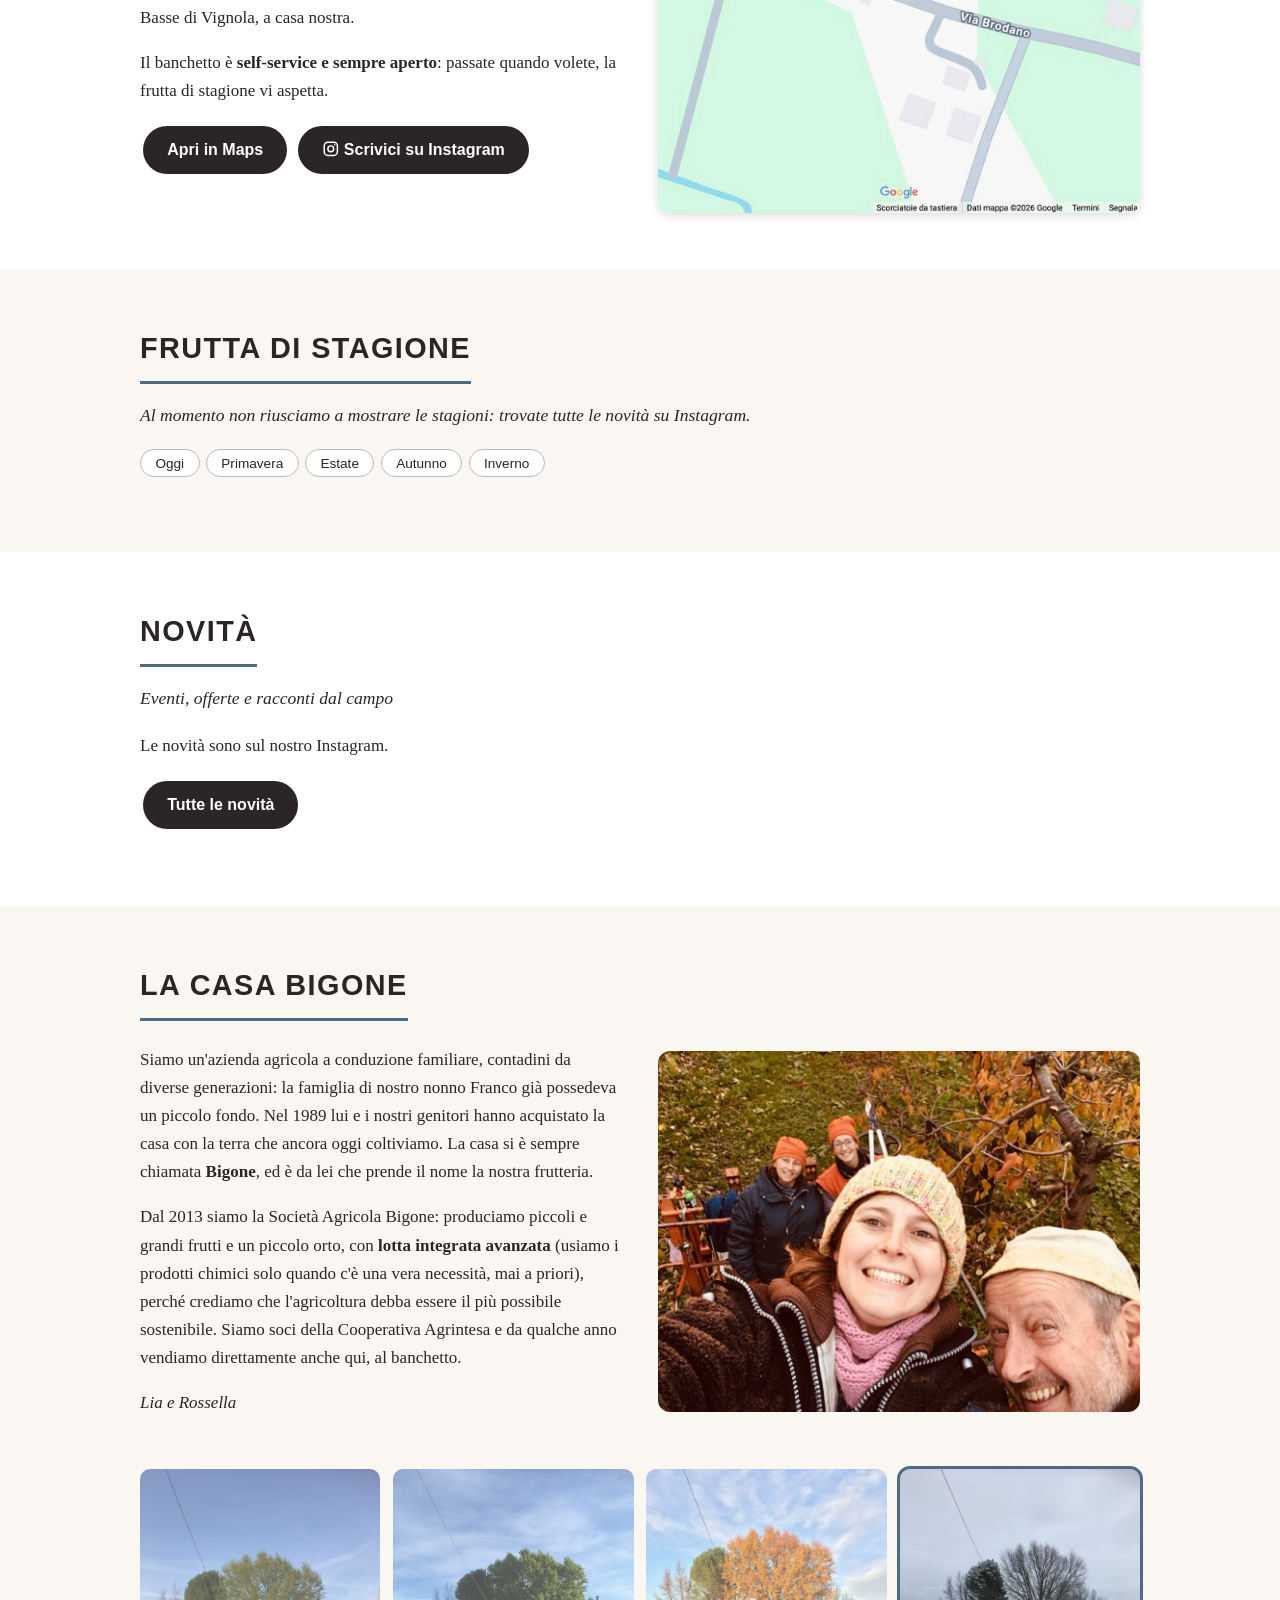
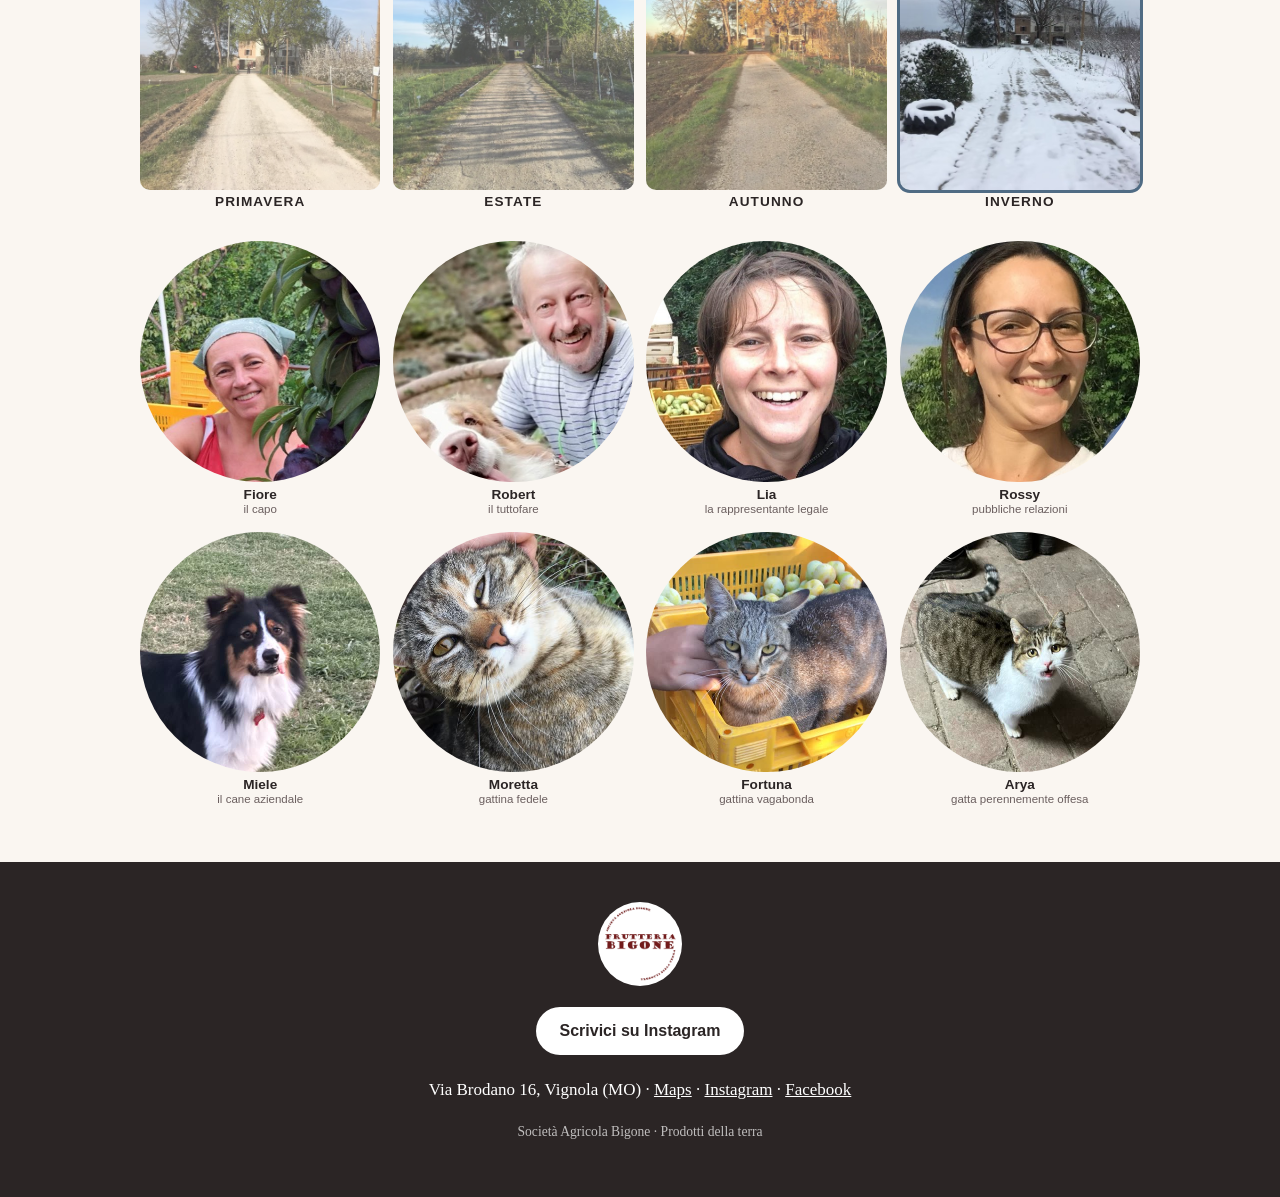
==== commit ca5af312: "Hero con foto della casa che si gira, video in evidenza, mappa statica, team aggiornato Hero con fot" ====
--- a/docs/index.html
+++ b/docs/index.html
@@ -14,19 +14,31 @@
 <nav id="mn" aria-label="Menu principale"><a href="#dove">Dove e quando</a><a href="#frutta">Frutta</a><a href="#novita">Novità</a><a href="#storia">Storia</a>
 <a class="ig" href="https://ig.me/m/_frutteria_bigone">Scrivici su Instagram</a></nav></header>
 
-<div class="hero" id="home"><div>
+<!-- Per tornare alla foto delle ciliegie: class="hero cherry" (vedi todo.md) -->
+<div class="hero" id="home">
+<div class="hvs"><div class="hvi">
+<img class="hv" src="img/house_front_1920.webp" srcset="img/house_front_1280.webp 1280w, img/house_front_1920.webp 1920w, img/house_front_2560.webp 2560w" sizes="100vw" alt="La casa Bigone vista da davanti" fetchpriority="high">
+<img class="hv dietro" src="img/house_back_1920.webp" srcset="img/house_back_1280.webp 1280w, img/house_back_1920.webp 1920w, img/house_back_2560.webp 2560w" sizes="100vw" decoding="async" alt="La casa Bigone vista da dietro" aria-hidden="true" fetchpriority="low">
+</div></div>
+<button class="hb l" type="button" aria-label="Vedi il retro della casa" title="Vedi il retro della casa"><svg viewBox="0 0 24 24" fill="none" stroke="currentColor" stroke-width="2.2" stroke-linecap="round" stroke-linejoin="round" aria-hidden="true"><polyline points="1 4 1 10 7 10"/><path d="M3.51 15a9 9 0 1 0 2.13-9.36L1 10"/></svg></button>
+<button class="hb r" type="button" aria-label="Vedi il retro della casa" title="Vedi il retro della casa"><svg viewBox="0 0 24 24" fill="none" stroke="currentColor" stroke-width="2.2" stroke-linecap="round" stroke-linejoin="round" aria-hidden="true"><polyline points="23 4 23 10 17 10"/><path d="M20.49 15a9 9 0 1 1-2.12-9.36L23 10"/></svg></button>
+<div class="hc">
 <h1><img src="img/titolo.png" alt="Frutteria Bigone"></h1>
-<p class="tag">Il banchetto della frutta di casa Bigone, a Vignola.</p>
+<p class="tag">Il banchetto self-service della frutta di Società Agricola Bigone, a Vignola.</p>
 <p class="chip" id="ora"></p>
 <p><a class="btn" href="https://maps.app.goo.gl/VXBxzUMq6dUhdws88" target="_blank" rel="noopener">Come arrivare</a> <a class="btn ghost" href="#frutta">Cosa c'è ora</a></p>
 </div></div>
+
+<section id="video"><div class="w"><button class="vcard" id="play" type="button" aria-label="Guarda il video: Introduzione alla Frutteria Bigone">
+<img src="img/video.jpg" alt="" loading="lazy"><span class="pb"><svg viewBox="0 0 24 24" aria-hidden="true"><path d="M8 5v14l11-7z" fill="currentColor"/></svg></span>
+<span class="vt">Introduzione alla Frutteria Bigone<small>Guarda il video · 4 minuti</small></span></button></div></section>
 
 <section id="dove"><div class="w two"><div><h2>Dove e quando</h2>
 <p><strong>Via Brodano 16, Vignola (MO) 41058</strong><br>Basse di Vignola, a casa nostra.</p>
 <p>Il banchetto è <strong>self-service e sempre aperto</strong>: passate quando volete, la frutta di stagione vi aspetta.</p>
 <p><a class="btn dark" href="https://maps.app.goo.gl/VXBxzUMq6dUhdws88" target="_blank" rel="noopener">Apri in Maps</a>
 <a class="btn dark" href="https://ig.me/m/_frutteria_bigone"><svg class="i" viewBox="0 0 24 24" fill="none" stroke="currentColor" stroke-width="2"><rect x="3" y="3" width="18" height="18" rx="5"/><circle cx="12" cy="12" r="4"/><circle cx="17.5" cy="6.5" r="1" fill="currentColor" stroke="none"/></svg> Scrivici su Instagram</a></p></div>
-<iframe class="map" title="Mappa: Frutteria Bigone" src="https://www.google.com/maps/embed?pb=!1m18!1m12!1m3!1d1423.0372583789176!2d11.025185945314687!3d44.493139912635996!2m3!1f0!2f0!3f0!3m2!1i1024!2i768!4f13.1!3m3!1m2!1s0x477fdf756a911983%3A0x1f0b673e33c49472!2sFrutteria%20Bigone!5e0!3m2!1sen!2sit!4v1794385668316!5m2!1sen!2sit" style="border:0" allowfullscreen loading="lazy" referrerpolicy="strict-origin-when-cross-origin"></iframe>
+<a class="map" href="https://maps.app.goo.gl/VXBxzUMq6dUhdws88" target="_blank" rel="noopener" aria-label="Apri la mappa di Frutteria Bigone su Google Maps"><img src="img/mappa.jpg" alt="Mappa: Frutteria Bigone, Via Brodano 16, Vignola" loading="lazy"><span>Apri in Google Maps ↗</span></a>
 </div></section>
 
 <section id="frutta"><div class="w"><h2>Frutta di stagione</h2>
@@ -43,9 +55,7 @@
 <div class="two"><div>
 <p>Siamo un'azienda agricola a conduzione familiare, contadini da diverse generazioni: la famiglia di nostro nonno Franco già possedeva un piccolo fondo. Nel 1989 lui e i nostri genitori hanno acquistato la casa con la terra che ancora oggi coltiviamo. La casa si è sempre chiamata <strong>Bigone</strong>, ed è da lei che prende il nome la nostra frutteria.</p>
 <p>Dal 2013 siamo la Società Agricola Bigone: produciamo piccoli e grandi frutti e un piccolo orto, con <strong>lotta integrata avanzata</strong> (usiamo i prodotti chimici solo quando c'è una vera necessità, mai a priori), perché crediamo che l'agricoltura debba essere il più possibile sostenibile. Siamo soci della Cooperativa Agrintesa e da qualche anno vendiamo direttamente anche qui, al banchetto.</p>
-<p><em>Lia e Rossella</em></p>
-<!-- Nascosto finché non c'è il video su YouTube (vedi todo.md): togliere "hidden" -->
-<button class="btn dark" id="play" type="button" hidden>▶ Introduzione alla Frutteria Bigone</button></div>
+<p><em>Lia e Rossella</em></p></div>
 <img src="img/noi.jpg" alt="Noi della Frutteria Bigone durante la raccolta" loading="lazy"></div>
 
 <div class="stag" aria-label="La casa nelle quattro stagioni">
@@ -55,15 +65,17 @@
 <figure data-s="inverno"><img src="img/seasons/winter.jpg" alt="La casa in inverno" loading="lazy"><figcaption>Inverno</figcaption></figure></div>
 
 <div class="team">
-<figure><img src="img/fiore.jpg" alt="Fiore" loading="lazy"><figcaption>Fiore<small>Il Capo</small></figcaption></figure>
-<figure><img src="img/robert.jpg" alt="Robert" loading="lazy"><figcaption>Robert<small>Il Tuttofare</small></figcaption></figure>
-<figure><img src="img/lia.jpg" alt="Lia" loading="lazy"><figcaption>Lia<small>Il legale rappresentante</small></figcaption></figure>
-<figure><img src="img/rossy.jpg" alt="Rossy" loading="lazy"><figcaption>Rossy<small>Pubbliche Relazioni</small></figcaption></figure>
-<figure><img src="img/nebbia.jpg" alt="Nebbia" loading="lazy"><figcaption>Nebbia<small>Il cane aziendale</small></figcaption></figure>
-<figure><img src="img/gattini.jpg" alt="Moretta e Fortuna" loading="lazy"><figcaption>Moretta e Fortuna<small>Le ultime arrivate</small></figcaption></figure></div>
+<figure><img src="img/fiore.jpg" alt="Fiore" loading="lazy"><figcaption>Fiore<small>il capo</small></figcaption></figure>
+<figure><img src="img/robert.jpg" alt="Robert" loading="lazy"><figcaption>Robert<small>il tuttofare</small></figcaption></figure>
+<figure><img src="img/lia.jpg" alt="Lia" loading="lazy"><figcaption>Lia<small>la rappresentante legale</small></figcaption></figure>
+<figure><img src="img/rossy.jpg" alt="Rossy" loading="lazy"><figcaption>Rossy<small>pubbliche relazioni</small></figcaption></figure>
+<figure><img src="img/miele.jpg" alt="Miele" loading="lazy"><figcaption>Miele<small>il cane aziendale</small></figcaption></figure>
+<figure><img src="img/moretta.jpg" alt="Moretta" loading="lazy"><figcaption>Moretta<small>gattina fedele</small></figcaption></figure>
+<figure><img src="img/fortuna.jpg" alt="Fortuna" loading="lazy"><figcaption>Fortuna<small>gattina vagabonda</small></figcaption></figure>
+<figure><img src="img/arya.jpg" alt="Arya" loading="lazy"><figcaption>Arya<small>gatta perennemente offesa</small></figcaption></figure></div>
 </div></section>
 
-<dialog id="vd"><button class="x" type="button" aria-label="Chiudi">×</button><h3>Introduzione alla Frutteria Bigone</h3><video id="vid" controls preload="none" playsinline poster="media/poster.jpg"></video></dialog>
+<dialog id="vd"><button class="x" type="button" aria-label="Chiudi">×</button><h3>Introduzione alla Frutteria Bigone</h3><div class="yt"><iframe id="vid" title="Introduzione alla Frutteria Bigone" allow="accelerometer; autoplay; clipboard-write; encrypted-media; gyroscope; picture-in-picture; web-share" referrerpolicy="strict-origin-when-cross-origin" allowfullscreen></iframe></div></dialog>
 
 <footer><img src="img/logo.png" alt="" class="flogo">
 <p><a class="btn" href="https://ig.me/m/_frutteria_bigone">Scrivici su Instagram</a></p>
@@ -102,7 +114,18 @@
 
 H.querySelectorAll('nav a').forEach(a=>a.addEventListener('click',()=>{H.classList.remove('open');$('#bg').setAttribute('aria-expanded',false)}));
 $('#bg').onclick=()=>$('#bg').setAttribute('aria-expanded',H.classList.toggle('open'));
+// Gira la casa: ogni click ruota le foto di 180° (sinistra e destra in versi opposti)
+const hvi=$('.hvi'),facce=[...hvi.children];let ang=0,occupato=false;
+function gira(d){if(occupato)return;occupato=true;ang+=d*180;hvi.style.transform=`rotateY(${ang}deg)`;
+ const dietro=Math.abs(Math.round(ang/180))%2==1;
+ facce[0].toggleAttribute('aria-hidden',dietro);facce[1].toggleAttribute('aria-hidden',!dietro);
+ const t=dietro?'Vedi il fronte della casa':'Vedi il retro della casa';document.querySelectorAll('.hb').forEach(e=>{e.setAttribute('aria-label',t);e.title=t});
+ setTimeout(()=>occupato=false,1000)}
+$('.hb.l').onclick=()=>gira(-1);$('.hb.r').onclick=()=>gira(1);
+// Tocco sulla foto (non su link/bottoni): nasconde o mostra titolo, testo e velo scuro
+const hero=$('.hero');hero.addEventListener('click',e=>{if(!e.target.closest('a,button'))hero.classList.toggle('pulito')});
+// Il video di YouTube (modalità privacy, senza cookie) si carica solo quando si preme il bottone.
 const d=$('#vd'),v=$('#vid');
-$('#play').onclick=()=>{if(!v.src)v.src='media/presentazione.mp4';d.showModal()};
-const stop=()=>{v.pause();d.close()};$('#vd .x').onclick=stop;d.onclick=e=>{if(e.target==d)stop()};d.onclose=()=>v.pause();
+$('#play').onclick=()=>{v.src='https://www.youtube-nocookie.com/embed/UL_gEU1mOwU?autoplay=1&rel=0';d.showModal()};
+const stop=()=>{v.removeAttribute('src');d.close()};$('#vd .x').onclick=stop;d.onclick=e=>{if(e.target==d)stop()};d.onclose=()=>v.removeAttribute('src');
 </script></body></html>
--- a/docs/style.css
+++ b/docs/style.css
@@ -14,8 +14,22 @@
 nav a:hover{color:var(--acc)}nav a.ig{background:var(--ink);color:#fff;padding:.4rem .9rem;border-radius:2rem}
 .burger{display:none;border:1px solid #bbb;background:#fff;border-radius:2rem;padding:.4rem .9rem;font-size:.95rem;cursor:pointer;color:var(--ink)}
 
-.hero{min-height:85vh;min-height:85svh;display:grid;place-items:center;text-align:center;color:#fff;padding:2.5rem 1.2rem;text-shadow:0 2px 12px rgba(0,0,0,.55);
-background:linear-gradient(rgba(0,0,0,.28),rgba(0,0,0,.5)),url(img/ciliegie.jpg) center 40%/cover}
+.hero{min-height:85vh;min-height:85svh;display:grid;place-items:center;text-align:center;color:#fff;padding:2.5rem 1.2rem;text-shadow:0 2px 12px rgba(0,0,0,.55);position:relative;overflow:hidden;background:#3a4a3a}
+.hero::before{content:"";position:absolute;inset:0;z-index:1;background:linear-gradient(rgba(0,0,0,.3),rgba(0,0,0,.5))}
+.hc{position:relative;z-index:2;transition:opacity .45s,visibility 0s}
+.hero{-webkit-tap-highlight-color:transparent;user-select:none;-webkit-user-select:none}.hero::before{transition:opacity .45s}
+/* Foto pulita: i link e i bottoni nascosti non restano raggiungibili */
+.hero.pulito .hc{opacity:0;visibility:hidden;pointer-events:none;transition:opacity .45s,visibility 0s .45s}.hero.pulito::before{opacity:0}
+.hvs{position:absolute;inset:0;perspective:1600px}
+.hvi{position:absolute;inset:0;transform-style:preserve-3d;transition:transform 1s cubic-bezier(.45,0,.2,1)}
+.hv{position:absolute;inset:0;width:100%;height:100%;max-width:none;object-fit:cover;-webkit-backface-visibility:hidden;backface-visibility:hidden}
+.hv.dietro{transform:rotateY(180deg)}
+.hb{position:absolute;top:50%;transform:translateY(-50%);z-index:3;width:3rem;height:3rem;border-radius:50%;border:0;background:rgba(255,255,255,.85);color:var(--ink);padding:0;cursor:pointer;display:grid;place-items:center}.hb svg{width:1.5rem;height:1.5rem}
+.hb.l{left:.8rem}.hb.r{right:.8rem}.hb:hover{background:#fff}
+@media(prefers-reduced-motion:reduce){.hvi,.hc,.hero::before{transition:none}}
+/* Variante con la foto delle ciliegie: aggiungere la classe "cherry" a .hero in index.html */
+.hero.cherry{background:linear-gradient(rgba(0,0,0,.28),rgba(0,0,0,.5)),url(img/ciliegie.jpg) center 40%/cover}
+.hero.cherry .hvs,.hero.cherry .hb,.hero.cherry::before{display:none}
 .hero h1 img{width:min(560px,86vw);margin:auto;filter:brightness(0) invert(1) drop-shadow(0 2px 10px rgba(0,0,0,.55))}
 .tag{font-size:1.3rem;margin:1rem 0}
 .chip{display:inline-block;background:rgba(255,255,255,.92);color:var(--ink);text-shadow:none;border-radius:2rem;padding:.35rem 1rem;font:600 .95rem 'Helvetica Neue',Arial,sans-serif;margin:.2rem 0 1.2rem}.chip:empty{display:none}
@@ -27,7 +41,15 @@
 section{padding:3.5rem 1.2rem}section:nth-of-type(even){background:#fff}
 .w{max-width:1000px;margin:auto}.sub{font-size:1.1rem;font-style:italic;margin:.5rem 0 1.2rem}
 .two{display:grid;grid-template-columns:1fr 1fr;gap:2.2rem;align-items:center}
-.two>img,.map{border-radius:12px;width:100%}.map{height:340px}
+.two>img{border-radius:12px;width:100%}
+.map{display:block;position:relative;overflow:hidden;border-radius:12px;width:100%;height:340px;box-shadow:0 2px 10px rgba(0,0,0,.15)}.map img{width:100%;height:100%;object-fit:cover;object-position:center}
+.map span{position:absolute;top:.7rem;right:.7rem;background:var(--ink);color:#fff;font:700 .85rem 'Helvetica Neue',Arial,sans-serif;padding:.45rem .9rem;border-radius:2rem}.map:hover span{background:var(--acc)}
+#video{padding-top:2.5rem;padding-bottom:2.5rem}
+.vcard{position:relative;display:block;width:100%;max-width:900px;margin:0 auto;padding:0;border:0;border-radius:14px;overflow:hidden;cursor:pointer;aspect-ratio:16/9;background:#000;box-shadow:0 8px 24px rgba(0,0,0,.25)}
+.vcard img{width:100%;height:100%;object-fit:cover;transition:transform .5s}.vcard:hover img{transform:scale(1.03)}
+.vcard::after{content:"";position:absolute;inset:0;background:linear-gradient(transparent 55%,rgba(0,0,0,.65))}
+.pb{position:absolute;z-index:1;left:50%;top:50%;transform:translate(-50%,-50%);width:5rem;height:5rem;border-radius:50%;background:rgba(255,255,255,.92);color:var(--ink);display:grid;place-items:center;transition:transform .25s,background .25s}.pb svg{width:2.6rem;height:2.6rem;margin-left:.3rem}.vcard:hover .pb{transform:translate(-50%,-50%) scale(1.1);background:#fff}
+.vt{position:absolute;z-index:1;left:1.2rem;right:1.2rem;bottom:1rem;text-align:left;color:#fff;font:700 1.3rem 'Helvetica Neue',Arial,sans-serif;text-shadow:0 1px 8px rgba(0,0,0,.6)}.vt small{display:block;font-weight:400;font-size:.9rem;opacity:.9}
 
 .seasons{display:flex;gap:.4rem;flex-wrap:wrap;margin-bottom:1.2rem}
 .seasons button{border:1px solid #bbb;background:#fff;border-radius:2rem;padding:.35rem .9rem;font-size:.85rem;cursor:pointer;color:var(--ink)}
@@ -48,25 +70,25 @@
 .stag figure,.team figure{margin:0;position:relative}.stag img{border-radius:10px;aspect-ratio:3/4;object-fit:cover;width:100%;opacity:.7;transition:opacity .3s}
 .stag figure.on img{opacity:1;outline:3px solid var(--acc)}
 .stag figcaption{text-align:center;font:600 .85rem 'Helvetica Neue',Arial,sans-serif;text-transform:uppercase;letter-spacing:.08em;margin-top:.3rem}
-.team{display:grid;grid-template-columns:repeat(6,1fr);gap:.8rem;margin-top:2rem}
+.team{display:flex;flex-wrap:wrap;justify-content:center;gap:1rem .8rem;margin-top:2rem}.team figure{width:calc((100% - 2.4rem)/4)}
 .team img{border-radius:50%;aspect-ratio:1;object-fit:cover;width:100%}
 .team figcaption{text-align:center;font:600 .85rem 'Helvetica Neue',Arial,sans-serif;margin-top:.3rem}.team small{display:block;font-weight:400;color:#6b5f5f;font-size:.72rem;line-height:1.25}
 
 dialog{border:0;border-radius:14px;padding:1rem;width:min(960px,94vw);background:#111;color:#fff}dialog::backdrop{background:rgba(0,0,0,.7)}
-dialog h3{margin:0 2rem .6rem 0;color:#fff}dialog video{width:100%;max-height:75vh;background:#000;border-radius:8px}
+dialog h3{margin:0 2rem .6rem 0;color:#fff}.yt{aspect-ratio:16/9;max-height:75vh;margin:0 auto}.yt iframe{width:100%;height:100%;border:0;border-radius:8px;background:#000}
 dialog .x{position:absolute;top:.4rem;right:.7rem;background:none;border:0;color:#fff;font-size:2rem;cursor:pointer}
 
 footer{background:var(--ink);color:#fff;padding:2.5rem 1.2rem;text-align:center}footer a{color:#fff}footer .btn{color:var(--ink)}footer .btn:hover{color:#fff}
 .flogo{height:84px;margin:0 auto 1rem;background:#fff;border-radius:50%;padding:4px}.note{font-size:.85rem;opacity:.7}
 
 @media(max-width:700px){
-.two{grid-template-columns:1fr}section{padding:2.2rem 1rem}.map{height:280px}
+.two{grid-template-columns:1fr}section{padding:2.2rem 1rem}.map{height:280px}#video{padding-top:1.6rem;padding-bottom:1.6rem}.pb{width:3.6rem;height:3.6rem}.pb svg{width:1.9rem;height:1.9rem}.vt{font-size:1.05rem;left:.9rem;bottom:.7rem}
 header{padding:.4rem .8rem}header>a img{height:42px}.burger{display:block}
 nav{display:none;width:100%;flex-direction:column;align-items:stretch;gap:0}header.open nav{display:flex}
 nav a{padding:.65rem 0;border-bottom:1px solid var(--line)}nav a.ig{text-align:center;margin-top:.6rem;border:0}
 nav.row{display:flex;width:auto;flex-direction:row;align-items:center;gap:.8rem}nav.row a,nav.row a.ig{padding:.4rem .9rem;margin:0;border:0}nav.row a:not(.ig){padding-left:0}
-.hero{min-height:75vh;min-height:75svh}.tag{font-size:1.1rem}
-.stag{grid-template-columns:repeat(2,1fr)}.team{grid-template-columns:repeat(3,1fr)}
+.hero{min-height:75vh;min-height:75svh}.hb{width:2.4rem;height:2.4rem}.hb svg{width:1.2rem;height:1.2rem}.hb.l{left:.4rem}.hb.r{right:.4rem}.tag{font-size:1.1rem}
+.stag{grid-template-columns:repeat(2,1fr)}.team figure{width:calc((100% - 1.6rem)/3)}
 }
 .list .em.none{color:var(--acc);font-size:1rem}
 .sr{position:absolute;width:1px;height:1px;overflow:hidden;clip:rect(0 0 0 0);white-space:nowrap}
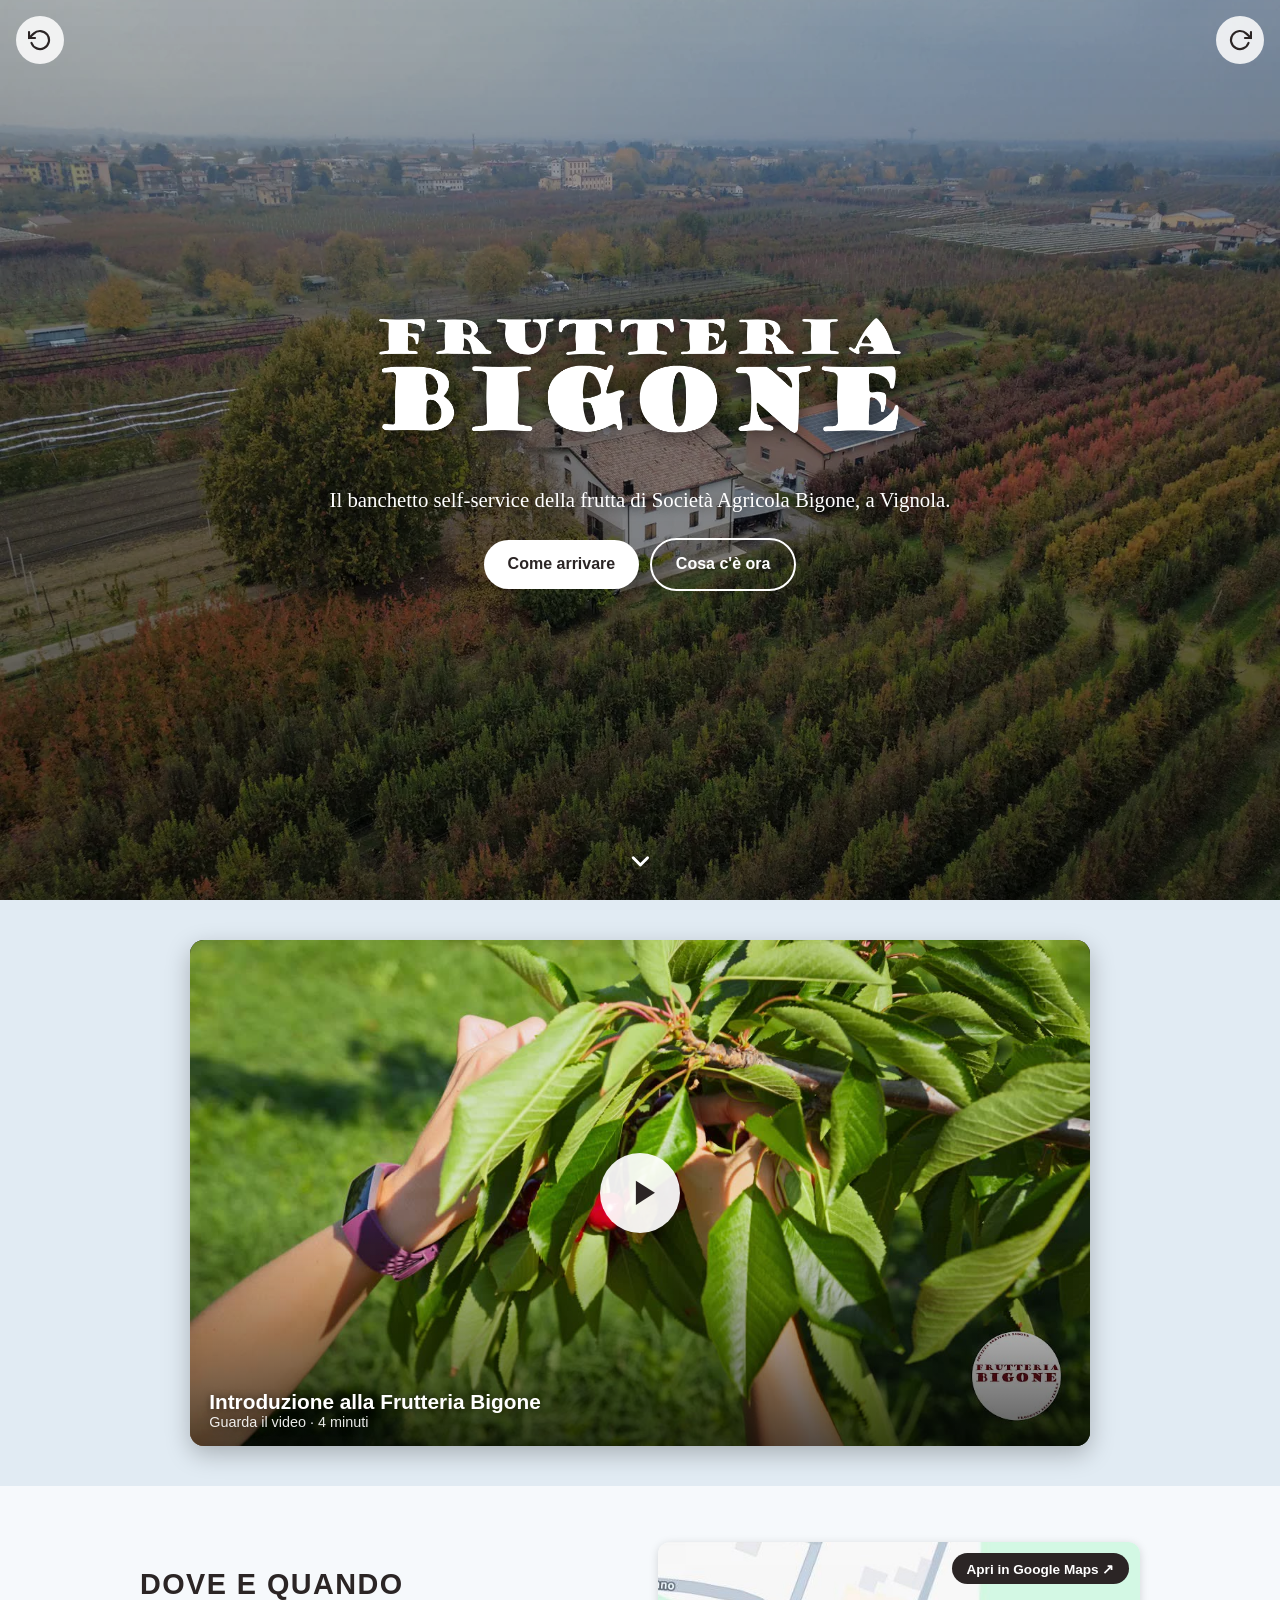
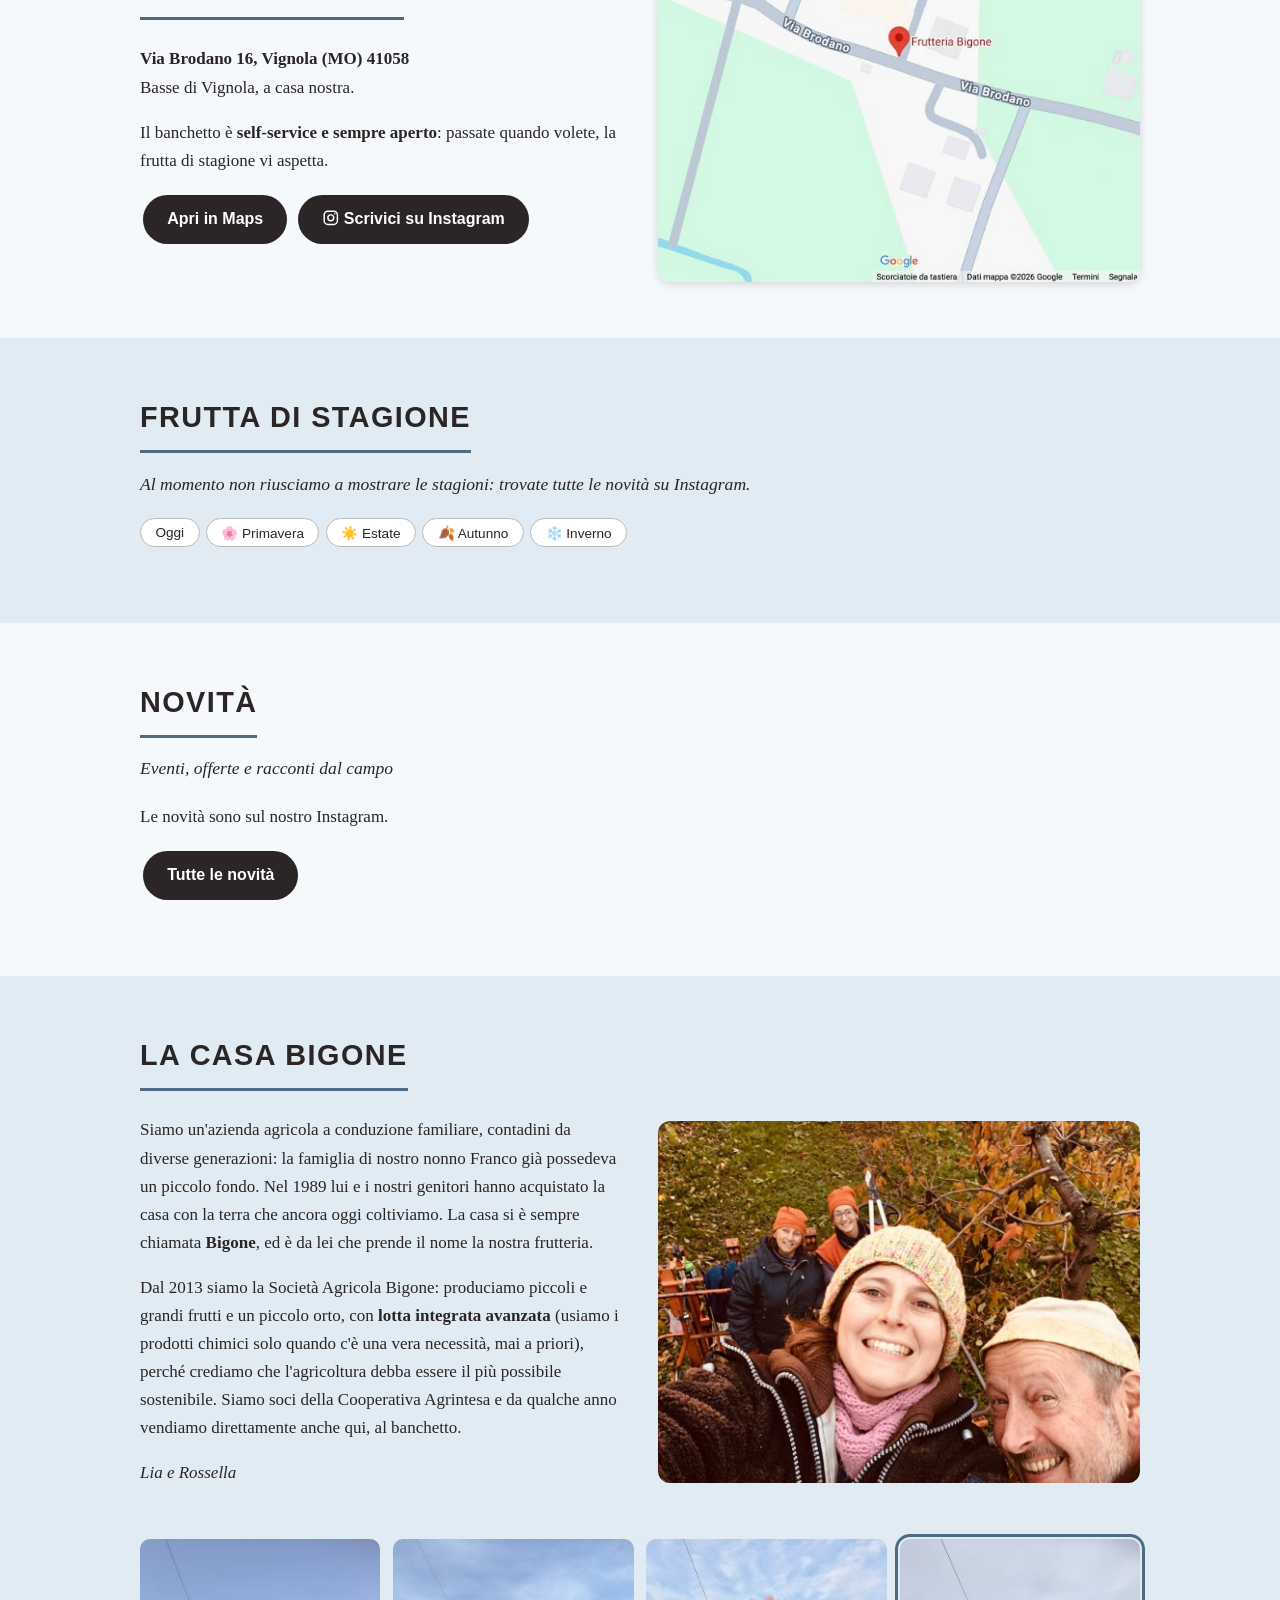
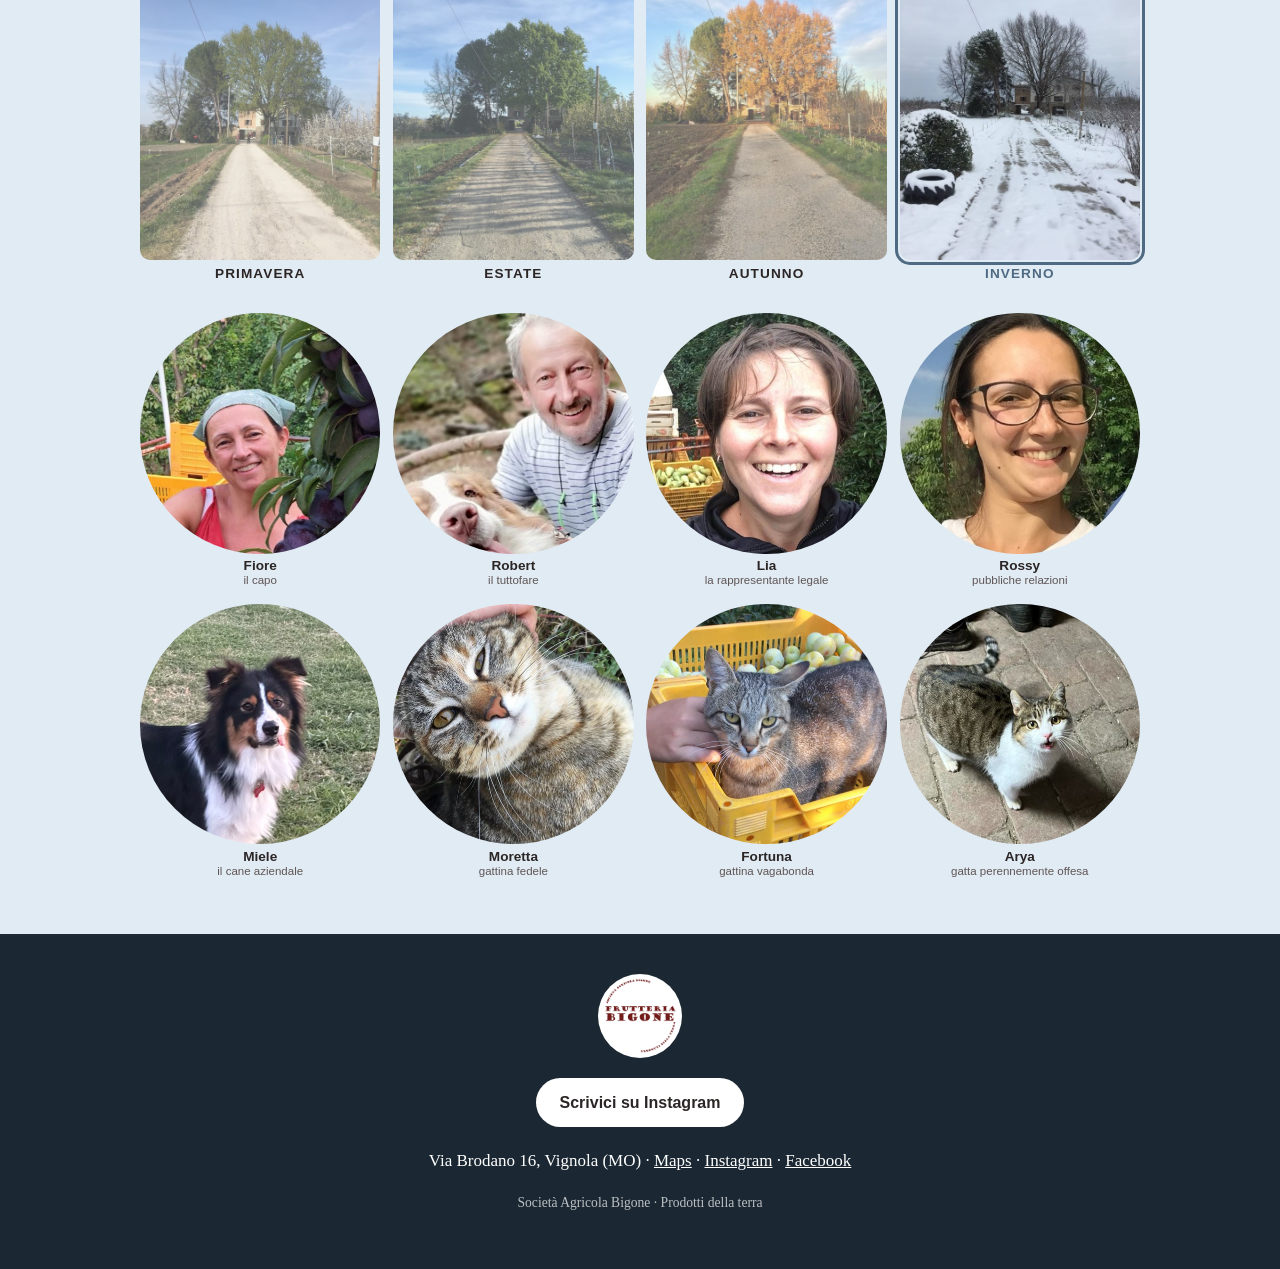
==== commit 1ed5b6b8: "Senza barra in alto, hero a schermo intero, tema per stagione, foto stagioni cliccabili; fix date Da" ====
--- a/docs/index.html
+++ b/docs/index.html
@@ -6,13 +6,9 @@
 <meta property="og:description" content="Self-service, sempre aperto.">
 <meta property="og:type" content="website"><meta property="og:url" content="https://jeynessuno.github.io/sitonuovobigone/">
 <meta property="og:image" content="https://jeynessuno.github.io/sitonuovobigone/img/og.jpg">
+<meta name="theme-color" content="#faf6f1">
 <link rel="canonical" href="https://jeynessuno.github.io/sitonuovobigone/">
 <link rel="icon" href="img/favicon.png"><link rel="apple-touch-icon" href="img/apple-touch-icon.png"><link rel="stylesheet" href="style.css"></head><body data-s="">
-
-<header><a href="#home"><img src="img/logo.png" alt="Frutteria Bigone"></a>
-<button id="bg" class="burger" type="button" aria-expanded="false" aria-controls="mn">☰ Menu</button>
-<nav id="mn" aria-label="Menu principale"><a href="#dove">Dove e quando</a><a href="#frutta">Frutta</a><a href="#novita">Novità</a><a href="#storia">Storia</a>
-<a class="ig" href="https://ig.me/m/_frutteria_bigone">Scrivici su Instagram</a></nav></header>
 
 <!-- Per tornare alla foto delle ciliegie: class="hero cherry" (vedi todo.md) -->
 <div class="hero" id="home">
@@ -22,6 +18,7 @@
 </div></div>
 <button class="hb l" type="button" aria-label="Vedi il retro della casa" title="Vedi il retro della casa"><svg viewBox="0 0 24 24" fill="none" stroke="currentColor" stroke-width="2.2" stroke-linecap="round" stroke-linejoin="round" aria-hidden="true"><polyline points="1 4 1 10 7 10"/><path d="M3.51 15a9 9 0 1 0 2.13-9.36L1 10"/></svg></button>
 <button class="hb r" type="button" aria-label="Vedi il retro della casa" title="Vedi il retro della casa"><svg viewBox="0 0 24 24" fill="none" stroke="currentColor" stroke-width="2.2" stroke-linecap="round" stroke-linejoin="round" aria-hidden="true"><polyline points="23 4 23 10 17 10"/><path d="M20.49 15a9 9 0 1 1-2.12-9.36L23 10"/></svg></button>
+<a class="down" href="#video" aria-label="Scorri verso il basso"><svg viewBox="0 0 24 24" fill="none" stroke="currentColor" stroke-width="2.4" stroke-linecap="round" stroke-linejoin="round" aria-hidden="true"><polyline points="6 9 12 15 18 9"/></svg></a>
 <div class="hc">
 <h1><img src="img/titolo.png" alt="Frutteria Bigone"></h1>
 <p class="tag">Il banchetto self-service della frutta di Società Agricola Bigone, a Vignola.</p>
@@ -43,7 +40,7 @@
 
 <section id="frutta"><div class="w"><h2>Frutta di stagione</h2>
 <p class="sub" id="sn" aria-live="polite">Ciliegie, prugne, pere, kaki, kiwi e piccoli frutti: ecco cosa trovate al banchetto, a seconda della stagione.</p>
-<div class="seasons" role="group" aria-label="Scegli la stagione"><button id="oggi" type="button">Oggi</button><button data-s="primavera">Primavera</button><button data-s="estate">Estate</button><button data-s="autunno">Autunno</button><button data-s="inverno">Inverno</button></div>
+<div class="seasons" role="group" aria-label="Scegli la stagione"><button id="oggi" type="button">Oggi</button><button data-s="primavera">🌸 Primavera</button><button data-s="estate">☀️ Estate</button><button data-s="autunno">🍂 Autunno</button><button data-s="inverno">❄️ Inverno</button></div>
 <ul class="list" id="frutti"></ul>
 <div id="orto" hidden><h3>Dall'orto</h3><ul class="list small" id="verdure"></ul></div>
 </div></section>
@@ -59,10 +56,10 @@
 <img src="img/noi.jpg" alt="Noi della Frutteria Bigone durante la raccolta" loading="lazy"></div>
 
 <div class="stag" aria-label="La casa nelle quattro stagioni">
-<figure data-s="primavera"><img src="img/seasons/spring.jpg" alt="La casa in primavera" loading="lazy"><figcaption>Primavera</figcaption></figure>
-<figure data-s="estate"><img src="img/seasons/summer.jpg" alt="La casa in estate" loading="lazy"><figcaption>Estate</figcaption></figure>
-<figure data-s="autunno"><img src="img/seasons/fall.jpg" alt="La casa in autunno" loading="lazy"><figcaption>Autunno</figcaption></figure>
-<figure data-s="inverno"><img src="img/seasons/winter.jpg" alt="La casa in inverno" loading="lazy"><figcaption>Inverno</figcaption></figure></div>
+<button type="button" class="sf" data-s="primavera" aria-pressed="false"><img src="img/seasons/spring.jpg" alt="La casa in primavera" loading="lazy"><span>Primavera</span></button>
+<button type="button" class="sf" data-s="estate" aria-pressed="false"><img src="img/seasons/summer.jpg" alt="La casa in estate" loading="lazy"><span>Estate</span></button>
+<button type="button" class="sf" data-s="autunno" aria-pressed="false"><img src="img/seasons/fall.jpg" alt="La casa in autunno" loading="lazy"><span>Autunno</span></button>
+<button type="button" class="sf" data-s="inverno" aria-pressed="false"><img src="img/seasons/winter.jpg" alt="La casa in inverno" loading="lazy"><span>Inverno</span></button></div>
 
 <div class="team">
 <figure><img src="img/fiore.jpg" alt="Fiore" loading="lazy"><figcaption>Fiore<small>il capo</small></figcaption></figure>
@@ -84,7 +81,7 @@
 
 <script src="sheet.js"></script>
 <script>
-const $=q=>document.querySelector(q),B=document.body,H=$('header');
+const $=q=>document.querySelector(q),B=document.body;
 let FRUTTA=[],ORTO=[]; // niente dati di riserva: meglio un avviso che stagioni vecchie
 let months=[mese()],label=NOMI[mese()-1];
 const quando=(a,f)=>a==1&&f==12?"tutto l'anno":a==f?NOMI[a-1]:`${NOMI[a-1]} – ${NOMI[f-1]}`;
@@ -101,9 +98,10 @@
  else{const p=FRUTTA.map(r=>[(r[1]-mese()+12)%12,r]).sort((a,b)=>a[0]-b[0])[0];
   $('#ora').textContent=p?`La frutta riposa. Si riparte a ${NOMI[p[1][1]-1]}: ${p[1][3]} ${p[1][0]}`:''}}
 function stag(s,click){B.dataset.s=s;document.querySelectorAll('.seasons button').forEach(e=>{const on=click?e.dataset.s==s:e.id=='oggi';e.classList.toggle('on',on&&e.dataset.s==s&&click);e.setAttribute('aria-pressed',on)});
- document.querySelectorAll('.stag figure').forEach(e=>e.classList.toggle('on',e.dataset.s==s));
+ document.querySelectorAll('.stag .sf').forEach(e=>{e.classList.toggle('on',e.dataset.s==s);e.setAttribute('aria-pressed',e.dataset.s==s)});
+ $('meta[name=theme-color]').content=getComputedStyle(B).getPropertyValue('--alt').trim();
  months=click?MESI[s]:[mese()];label=click?s:NOMI[mese()-1];mostra()}
-document.querySelectorAll('.seasons button[data-s]').forEach(b=>b.onclick=()=>stag(b.dataset.s,true));
+document.querySelectorAll('.seasons button[data-s],.stag .sf').forEach(b=>b.onclick=()=>stag(b.dataset.s,true));
 $('#oggi').onclick=()=>stag(stagione());
 stag(stagione());
 
@@ -112,8 +110,6 @@
  return tab('Orto').then(o=>{if(JSON.stringify(o)!=JSON.stringify(rows)){ORTO=fatti(o.slice(1));mostra()}})}).catch(()=>{if(!FRUTTA.length)$('#sn').textContent='Al momento non riusciamo a mostrare le stagioni: trovate tutte le novità su Instagram.'});
 tab('Blog').then(rows=>posts($('#posts'),rows,3,false)).catch(()=>{$('#posts').innerHTML='<p>Le novità sono sul nostro Instagram.</p>'});
 
-H.querySelectorAll('nav a').forEach(a=>a.addEventListener('click',()=>{H.classList.remove('open');$('#bg').setAttribute('aria-expanded',false)}));
-$('#bg').onclick=()=>$('#bg').setAttribute('aria-expanded',H.classList.toggle('open'));
 // Gira la casa: ogni click ruota le foto di 180° (sinistra e destra in versi opposti)
 const hvi=$('.hvi'),facce=[...hvi.children];let ang=0,occupato=false;
 function gira(d){if(occupato)return;occupato=true;ang+=d*180;hvi.style.transform=`rotateY(${ang}deg)`;
--- a/docs/style.css
+++ b/docs/style.css
@@ -1,20 +1,24 @@
-:root{--ink:#2b2525;--acc:#4a7a38;--cream:#faf6f1;--line:#e7ddd2}
-body[data-s=primavera]{--acc:#4a7a38}body[data-s=estate]{--acc:#8f6a0f}
-body[data-s=autunno]{--acc:#b4581f}body[data-s=inverno]{--acc:#4f6b84}
-*{box-sizing:border-box}html{scroll-behavior:smooth;scroll-padding-top:70px}
-body{margin:0;font:17px/1.65 Georgia,'Times New Roman',serif;color:var(--ink);background:var(--cream)}
+:root{--ink:#2b2525;--acc:#4a7a38;--bg:#faf6f1;--alt:#fff;--foot:#2b2525;--line:#e7ddd2}
+/* Ogni stagione cambia accento, sfondo, sfondo alternato, piè di pagina e linee */
+body[data-s=primavera]{--acc:#4a7a38;--bg:#eaf3e0;--alt:#f8fcf3;--foot:#22331d;--line:#cfe0c1}
+body[data-s=estate]{--acc:#8f6a0f;--bg:#fbefc9;--alt:#fffaea;--foot:#3b2c0c;--line:#ecd9a3}
+body[data-s=autunno]{--acc:#b4581f;--bg:#f6dfc6;--alt:#fdf3e8;--foot:#3a2113;--line:#e4c4a2}
+body[data-s=inverno]{--acc:#4f6b84;--bg:#e1ebf3;--alt:#f6f9fc;--foot:#1b2833;--line:#c2d2e0}
+body,header,section,footer,details,.hero{transition:background-color .7s,border-color .7s}h2,.seasons button,.list i,.btn{transition:background-color .7s,border-color .7s,color .3s}
+::selection{background:var(--acc);color:#fff}
+*{box-sizing:border-box}html{scroll-behavior:smooth}
+body{margin:0;font:17px/1.65 Georgia,'Times New Roman',serif;color:var(--ink);background:var(--bg)}
 h1,h2,h3,nav,button,.btn,summary{font-family:'Helvetica Neue',Arial,sans-serif}
 h1{margin:0}h2{font-size:1.8rem;margin:0 0 .3em;letter-spacing:.05em;text-transform:uppercase;padding-bottom:.3em;border-bottom:3px solid var(--acc);display:inline-block}
 h3{margin:1.5rem 0 .4rem;color:var(--ink)}a{color:var(--ink)}img{max-width:100%;display:block}
 
-header{position:sticky;top:0;z-index:9;background:#fff;border-bottom:1px solid var(--line);display:flex;align-items:center;justify-content:space-between;flex-wrap:wrap;gap:.5rem 1rem;padding:.4rem 1.2rem}
+header{position:sticky;top:0;z-index:9;background:var(--alt);border-bottom:1px solid var(--line);display:flex;align-items:center;justify-content:space-between;flex-wrap:wrap;gap:.5rem 1rem;padding:.4rem 1.2rem}
 header>a img{height:52px}
 nav{display:flex;align-items:center;gap:1.2rem;flex-wrap:wrap}
 nav a{text-decoration:none;font-weight:600;font-size:.85rem;text-transform:uppercase;letter-spacing:.06em}
 nav a:hover{color:var(--acc)}nav a.ig{background:var(--ink);color:#fff;padding:.4rem .9rem;border-radius:2rem}
-.burger{display:none;border:1px solid #bbb;background:#fff;border-radius:2rem;padding:.4rem .9rem;font-size:.95rem;cursor:pointer;color:var(--ink)}
 
-.hero{min-height:85vh;min-height:85svh;display:grid;place-items:center;text-align:center;color:#fff;padding:2.5rem 1.2rem;text-shadow:0 2px 12px rgba(0,0,0,.55);position:relative;overflow:hidden;background:#3a4a3a}
+.hero{min-height:100vh;min-height:100svh;display:grid;place-items:center;text-align:center;color:#fff;padding:2.5rem 1.2rem;text-shadow:0 2px 12px rgba(0,0,0,.55);position:relative;overflow:hidden;background:var(--foot)}
 .hero::before{content:"";position:absolute;inset:0;z-index:1;background:linear-gradient(rgba(0,0,0,.3),rgba(0,0,0,.5))}
 .hc{position:relative;z-index:2;transition:opacity .45s,visibility 0s}
 .hero{-webkit-tap-highlight-color:transparent;user-select:none;-webkit-user-select:none}.hero::before{transition:opacity .45s}
@@ -24,8 +28,8 @@
 .hvi{position:absolute;inset:0;transform-style:preserve-3d;transition:transform 1s cubic-bezier(.45,0,.2,1)}
 .hv{position:absolute;inset:0;width:100%;height:100%;max-width:none;object-fit:cover;-webkit-backface-visibility:hidden;backface-visibility:hidden}
 .hv.dietro{transform:rotateY(180deg)}
-.hb{position:absolute;top:50%;transform:translateY(-50%);z-index:3;width:3rem;height:3rem;border-radius:50%;border:0;background:rgba(255,255,255,.85);color:var(--ink);padding:0;cursor:pointer;display:grid;place-items:center}.hb svg{width:1.5rem;height:1.5rem}
-.hb.l{left:.8rem}.hb.r{right:.8rem}.hb:hover{background:#fff}
+.hb{position:absolute;top:1rem;z-index:3;width:3rem;height:3rem;border-radius:50%;border:0;background:rgba(255,255,255,.85);color:var(--ink);padding:0;cursor:pointer;display:grid;place-items:center}.hb svg{width:1.5rem;height:1.5rem}
+.hb.l{left:1rem}.hb.r{right:1rem}.hb:hover{background:#fff}
 @media(prefers-reduced-motion:reduce){.hvi,.hc,.hero::before{transition:none}}
 /* Variante con la foto delle ciliegie: aggiungere la classe "cherry" a .hero in index.html */
 .hero.cherry{background:linear-gradient(rgba(0,0,0,.28),rgba(0,0,0,.5)),url(img/ciliegie.jpg) center 40%/cover}
@@ -38,7 +42,7 @@
 .btn.dark{background:var(--ink);color:#fff}.btn.dark:hover{background:var(--acc)}
 .i{width:1.1em;height:1.1em;display:inline;vertical-align:-.15em}
 
-section{padding:3.5rem 1.2rem}section:nth-of-type(even){background:#fff}
+section{padding:3.5rem 1.2rem}section:nth-of-type(even){background:var(--alt)}
 .w{max-width:1000px;margin:auto}.sub{font-size:1.1rem;font-style:italic;margin:.5rem 0 1.2rem}
 .two{display:grid;grid-template-columns:1fr 1fr;gap:2.2rem;align-items:center}
 .two>img{border-radius:12px;width:100%}
@@ -57,39 +61,43 @@
 .list{list-style:none;margin:0;padding:0}
 .list li{display:grid;grid-template-columns:2.4rem 1fr auto;column-gap:.8rem;align-items:center;padding:.6rem .2rem;border-bottom:1px solid var(--line)}
 .list .em{grid-row:1/3;font-size:2rem;text-align:center}.list b{grid-column:2;font:700 1.15rem 'Helvetica Neue',Arial,sans-serif;line-height:1.2}
-.list small{grid-column:2;color:#6b5f5f;font-size:.95rem}.list i{grid-column:3;grid-row:1/3}
+.list small{grid-column:2;color:#5f5555;font-size:.95rem}.list i{grid-column:3;grid-row:1/3}
 .list i{font:700 .7rem 'Helvetica Neue',Arial,sans-serif;text-transform:uppercase;letter-spacing:.06em;background:var(--acc);color:#fff;border-radius:1rem;padding:.2rem .6rem;font-style:normal}
-.list li.off b,.list li.off small{color:#767070}.list li.off .em{opacity:.5}.list.small .em{font-size:1.3rem}.list.small b{font-size:1rem}
+.list li.off b,.list li.off small{color:#655d5d}.list li.off .em{opacity:.5}.list.small .em{font-size:1.3rem}.list.small b{font-size:1rem}
 
 details{background:#fff;border-left:5px solid var(--acc);border-radius:8px;margin:.9rem 0;padding:.8rem 1.2rem;box-shadow:0 2px 8px rgba(0,0,0,.08)}
-section:nth-of-type(even) details{background:var(--cream)}
-summary{cursor:pointer;font-weight:700;font-size:1.05rem}summary small{color:#777;font-weight:400;margin-left:.6rem}
+section:nth-of-type(even) details{background:var(--bg)}
+summary{cursor:pointer;font-weight:700;font-size:1.05rem}summary small{color:#5f5555;font-weight:400;margin-left:.6rem}
 details[hidden]{display:none}.btn.more{display:block;margin:1rem auto 0;background:var(--acc);color:#fff}
 
 .stag{display:grid;grid-template-columns:repeat(4,1fr);gap:.8rem;margin-top:2.2rem}
-.stag figure,.team figure{margin:0;position:relative}.stag img{border-radius:10px;aspect-ratio:3/4;object-fit:cover;width:100%;opacity:.7;transition:opacity .3s}
-.stag figure.on img{opacity:1;outline:3px solid var(--acc)}
-.stag figcaption{text-align:center;font:600 .85rem 'Helvetica Neue',Arial,sans-serif;text-transform:uppercase;letter-spacing:.08em;margin-top:.3rem}
+.team figure{margin:0;position:relative}
+.sf{display:block;border:0;background:none;padding:0;cursor:pointer;font:inherit;color:inherit;text-align:center}
+.sf img{border-radius:10px;aspect-ratio:3/4;object-fit:cover;width:100%;opacity:.65;transition:opacity .3s,transform .3s,outline-color .3s;outline:3px solid transparent;outline-offset:2px}
+.sf:hover img{opacity:.9;transform:translateY(-3px)}.sf.on img{opacity:1;outline-color:var(--acc)}
+.sf span{display:block;font:600 .85rem 'Helvetica Neue',Arial,sans-serif;text-transform:uppercase;letter-spacing:.08em;margin-top:.4rem}.sf.on span{color:var(--acc)}
 .team{display:flex;flex-wrap:wrap;justify-content:center;gap:1rem .8rem;margin-top:2rem}.team figure{width:calc((100% - 2.4rem)/4)}
 .team img{border-radius:50%;aspect-ratio:1;object-fit:cover;width:100%}
-.team figcaption{text-align:center;font:600 .85rem 'Helvetica Neue',Arial,sans-serif;margin-top:.3rem}.team small{display:block;font-weight:400;color:#6b5f5f;font-size:.72rem;line-height:1.25}
+.team figcaption{text-align:center;font:600 .85rem 'Helvetica Neue',Arial,sans-serif;margin-top:.3rem}.team small{display:block;font-weight:400;color:#5f5555;font-size:.72rem;line-height:1.25}
 
 dialog{border:0;border-radius:14px;padding:1rem;width:min(960px,94vw);background:#111;color:#fff}dialog::backdrop{background:rgba(0,0,0,.7)}
 dialog h3{margin:0 2rem .6rem 0;color:#fff}.yt{aspect-ratio:16/9;max-height:75vh;margin:0 auto}.yt iframe{width:100%;height:100%;border:0;border-radius:8px;background:#000}
 dialog .x{position:absolute;top:.4rem;right:.7rem;background:none;border:0;color:#fff;font-size:2rem;cursor:pointer}
 
-footer{background:var(--ink);color:#fff;padding:2.5rem 1.2rem;text-align:center}footer a{color:#fff}footer .btn{color:var(--ink)}footer .btn:hover{color:#fff}
+footer{background:var(--foot);color:#fff;padding:2.5rem 1.2rem;text-align:center}footer a{color:#fff}footer .btn{color:var(--ink)}footer .btn:hover{color:#fff}
 .flogo{height:84px;margin:0 auto 1rem;background:#fff;border-radius:50%;padding:4px}.note{font-size:.85rem;opacity:.7}
 
 @media(max-width:700px){
 .two{grid-template-columns:1fr}section{padding:2.2rem 1rem}.map{height:280px}#video{padding-top:1.6rem;padding-bottom:1.6rem}.pb{width:3.6rem;height:3.6rem}.pb svg{width:1.9rem;height:1.9rem}.vt{font-size:1.05rem;left:.9rem;bottom:.7rem}
-header{padding:.4rem .8rem}header>a img{height:42px}.burger{display:block}
-nav{display:none;width:100%;flex-direction:column;align-items:stretch;gap:0}header.open nav{display:flex}
-nav a{padding:.65rem 0;border-bottom:1px solid var(--line)}nav a.ig{text-align:center;margin-top:.6rem;border:0}
-nav.row{display:flex;width:auto;flex-direction:row;align-items:center;gap:.8rem}nav.row a,nav.row a.ig{padding:.4rem .9rem;margin:0;border:0}nav.row a:not(.ig){padding-left:0}
-.hero{min-height:75vh;min-height:75svh}.hb{width:2.4rem;height:2.4rem}.hb svg{width:1.2rem;height:1.2rem}.hb.l{left:.4rem}.hb.r{right:.4rem}.tag{font-size:1.1rem}
+header{padding:.4rem .8rem}header>a img{height:42px}
+.hb{width:2.6rem;height:2.6rem;top:.8rem}.hb svg{width:1.3rem;height:1.3rem}.hb.l{left:.8rem}.hb.r{right:.8rem}.tag{font-size:1.1rem}
 .stag{grid-template-columns:repeat(2,1fr)}.team figure{width:calc((100% - 1.6rem)/3)}
 }
 .list .em.none{color:var(--acc);font-size:1rem}
 .sr{position:absolute;width:1px;height:1px;overflow:hidden;clip:rect(0 0 0 0);white-space:nowrap}
 [hidden]{display:none!important}
+
+.down{position:absolute;z-index:2;left:50%;bottom:1rem;width:2.8rem;height:2.8rem;margin-left:-1.4rem;display:grid;place-items:center;color:#fff;animation:rimbalzo 2s ease-in-out infinite;filter:drop-shadow(0 1px 6px rgba(0,0,0,.6));transition:opacity .45s,visibility 0s}.down svg{width:1.8rem;height:1.8rem}
+.hero.pulito .down{opacity:0;visibility:hidden;transition:opacity .45s,visibility 0s .45s}
+@keyframes rimbalzo{0%,100%{transform:translateY(0)}50%{transform:translateY(8px)}}
+@media(prefers-reduced-motion:reduce){.down{animation:none}}
